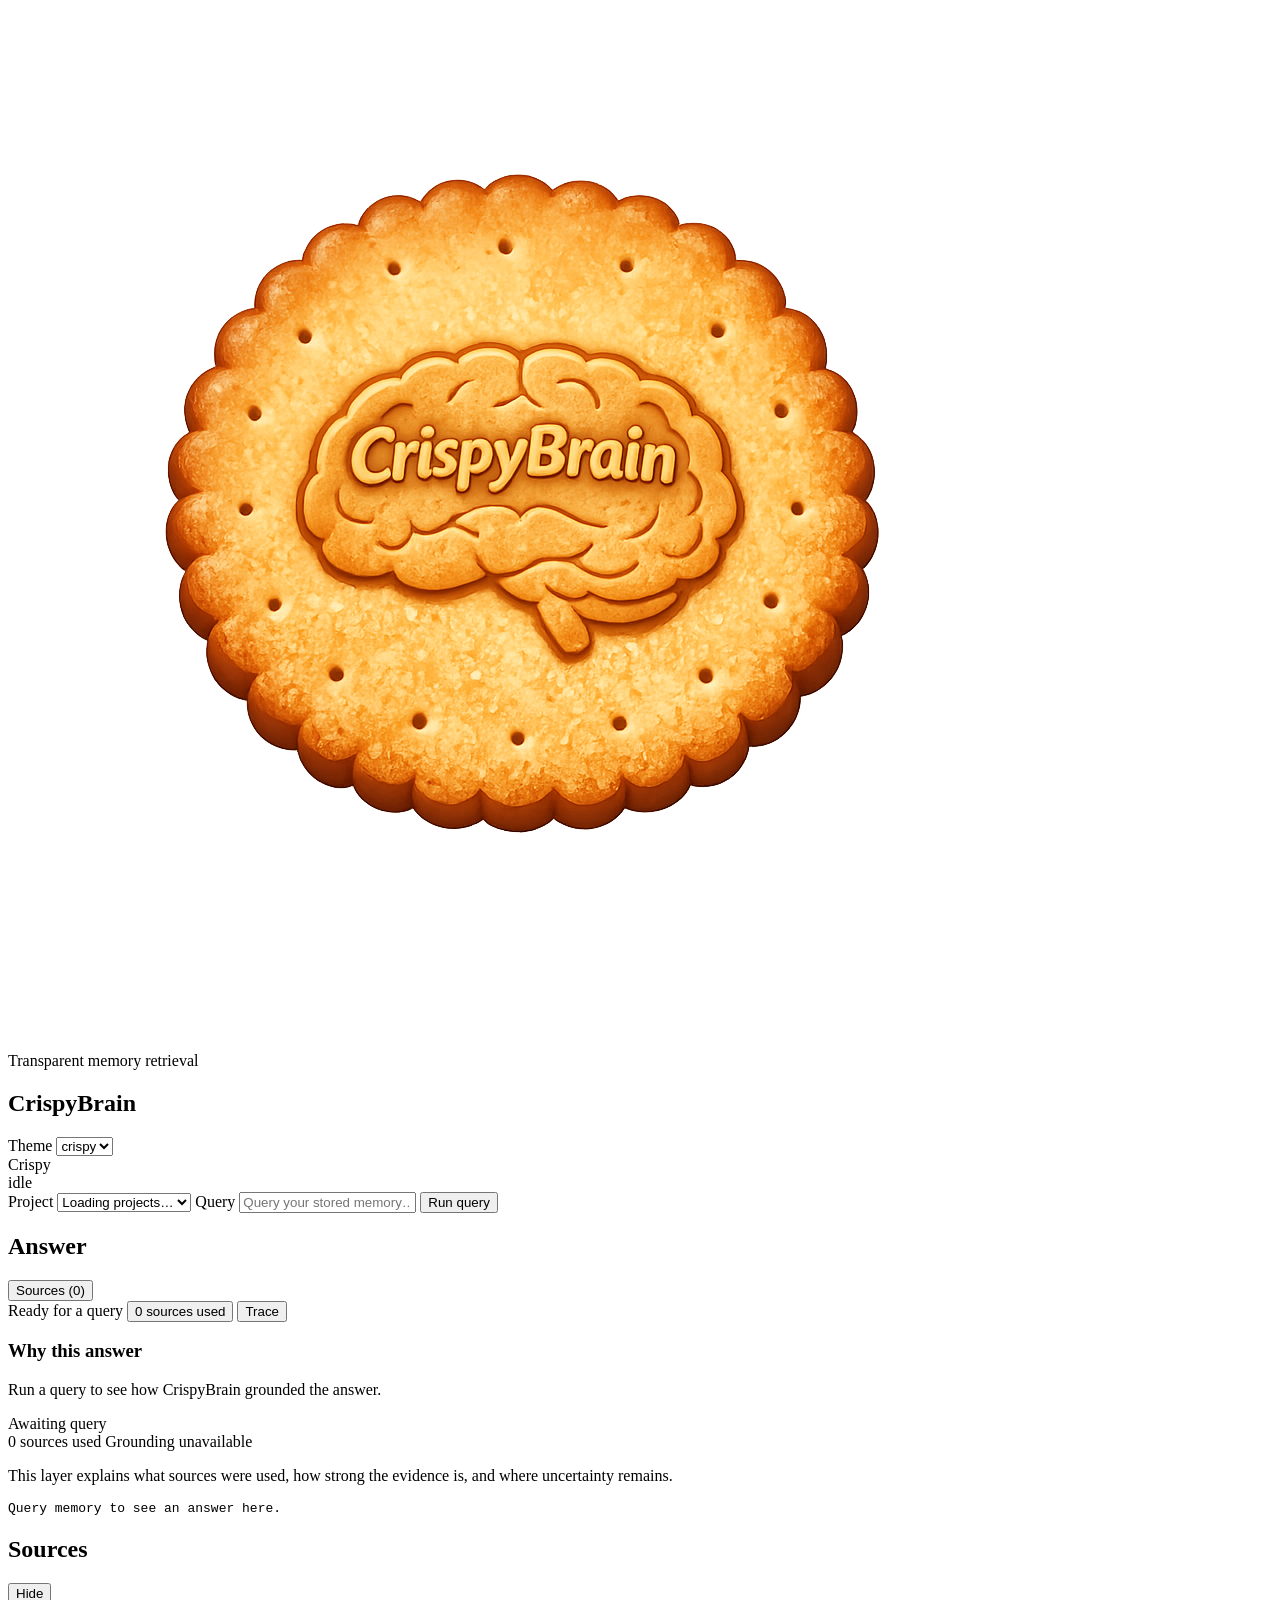
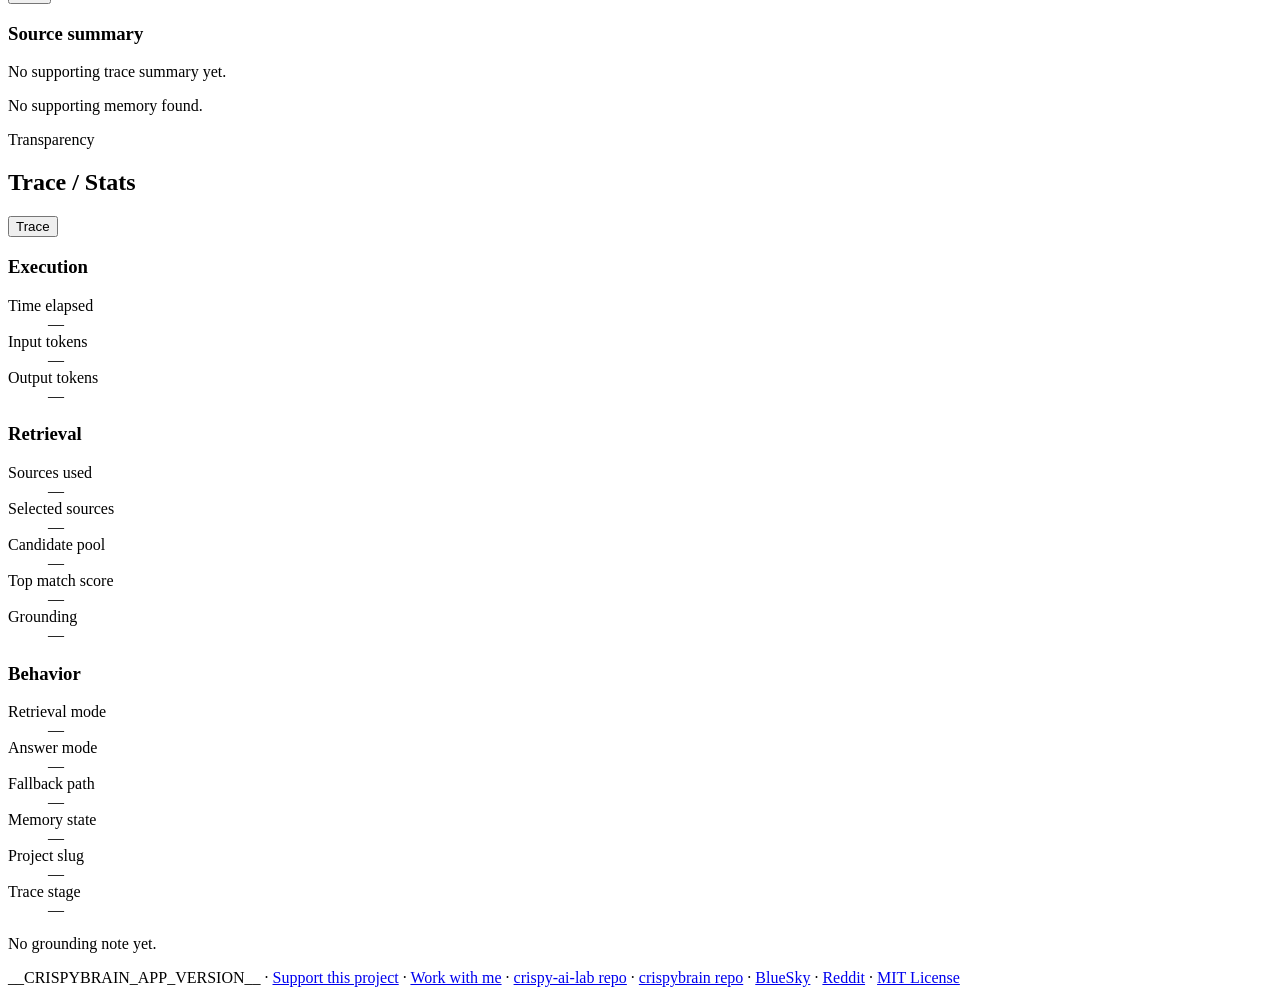
==== demo/index.html @ 2c92f009 "crispybrain: fix stale project entries after deletion" ====
<!DOCTYPE html>
<html lang="en">
<head>
  <meta charset="utf-8">
  <meta name="viewport" content="width=device-width, initial-scale=1">
  <title>CrispyBrain</title>
  <script src="/theme.js"></script>
  <link rel="stylesheet" href="/styles.css">
</head>
<body>
  <main class="shell">
    <section class="workspace">
      <header class="top-bar">
        <div class="brand-lockup">
          <img
            class="brand-mark-inline"
            src="/assets/crispybrain-biscuit.png"
            alt="CrispyBrain biscuit"
          >
          <div class="brand-copy">
            <p class="eyebrow">Transparent memory retrieval</p>
            <h1>CrispyBrain</h1>
          </div>
        </div>

        <div class="top-controls">
          <label class="theme-control" for="theme-select">
            <span>Theme</span>
            <select id="theme-select" aria-label="Choose theme">
              <option value="light">light</option>
              <option value="dark">dark</option>
              <option value="crispy" selected>crispy</option>
            </select>
          </label>

          <div class="status-stack">
            <div class="theme-badge" id="theme-badge">Crispy</div>
            <div class="status-pill" id="status-pill" aria-live="polite">idle</div>
          </div>
        </div>
      </header>

      <form id="memory-form" class="query-card">
        <label class="query-field query-field-compact" for="project-slug">
          <span>Project</span>
          <select id="project-slug" name="project_slug" aria-label="Choose project">
            <option value="" selected>Loading projects…</option>
          </select>
        </label>
        <input id="session-id" name="session_id" type="hidden" value="">

        <label class="query-field" for="question">
          <span>Query</span>
          <input
            id="question"
            name="question"
            type="text"
            placeholder="Query your stored memory…"
            autocomplete="off"
            required
          >
        </label>

        <button id="submit-button" type="submit">Run query</button>
      </form>

      <section class="results-layout sources-open" id="results-layout">
        <article class="panel answer-panel">
          <div class="panel-header">
            <h2>Answer</h2>
            <button
              id="sources-toggle"
              class="panel-toggle"
              type="button"
              aria-expanded="true"
              data-toggle-sources
            >
              Sources (0)
            </button>
          </div>

          <div class="answer-meta">
            <span id="answer-state" class="subtle">Ready for a query</span>
            <button
              id="sources-badge"
              class="usage-badge"
              type="button"
              aria-expanded="true"
              data-toggle-sources
            >
              0 sources used
            </button>
            <button
              id="trace-shortcut"
              class="usage-badge"
              type="button"
              aria-expanded="true"
              data-toggle-trace
            >
              Trace
            </button>
          </div>

          <section class="explanation-shell" aria-live="polite">
            <div class="explanation-topline">
              <div class="explanation-copy">
                <h3>Why this answer</h3>
                <p id="explanation-summary" class="explanation-summary">
                  Run a query to see how CrispyBrain grounded the answer.
                </p>
              </div>
              <span id="confidence-indicator" class="confidence-pill is-idle">Awaiting query</span>
            </div>

            <div class="explanation-facts">
              <span id="explanation-source-count" class="explanation-chip">0 sources used</span>
              <span id="explanation-grounding-status" class="explanation-chip">Grounding unavailable</span>
            </div>

            <p id="explanation-detail" class="explanation-detail">
              This layer explains what sources were used, how strong the evidence is, and where uncertainty remains.
            </p>
            <p id="explanation-uncertainty" class="explanation-uncertainty" hidden></p>
          </section>

          <pre id="answer-output" class="answer-output">Query memory to see an answer here.</pre>
        </article>

        <aside class="panel sources-panel" id="sources-panel" aria-hidden="false">
          <div class="panel-header">
            <h2>Sources</h2>
            <button
              id="sources-close"
              class="panel-toggle"
              type="button"
              aria-expanded="true"
              data-toggle-sources
            >
              Hide
            </button>
          </div>

          <section class="source-summary-shell">
            <h3>Source summary</h3>
            <div id="source-summary" class="source-summary">
              <p class="empty-state">No supporting trace summary yet.</p>
            </div>
          </section>

          <div id="sources-output" class="sources-output">
            <p class="empty-state">No supporting memory found.</p>
          </div>
        </aside>
      </section>

      <section class="trace-shell">
        <div class="trace-header">
          <div>
            <p class="eyebrow">Transparency</p>
            <h2>Trace / Stats</h2>
          </div>
          <button
            id="trace-toggle"
            class="panel-toggle"
            type="button"
            aria-expanded="true"
            data-toggle-trace
          >
            Trace
          </button>
        </div>

        <div class="panel trace-drawer trace-open" id="trace-drawer" aria-hidden="false">
          <div class="trace-grid">
            <section class="trace-section">
              <h3>Execution</h3>
              <dl class="trace-list">
                <div class="trace-row">
                  <dt>Time elapsed</dt>
                  <dd id="trace-elapsed">—</dd>
                </div>
                <div class="trace-row">
                  <dt>Input tokens</dt>
                  <dd id="trace-input-tokens">—</dd>
                </div>
                <div class="trace-row">
                  <dt>Output tokens</dt>
                  <dd id="trace-output-tokens">—</dd>
                </div>
              </dl>
            </section>

            <section class="trace-section">
              <h3>Retrieval</h3>
              <dl class="trace-list">
                <div class="trace-row">
                  <dt>Sources used</dt>
                  <dd id="trace-source-count">—</dd>
                </div>
                <div class="trace-row">
                  <dt>Selected sources</dt>
                  <dd id="trace-selected-count">—</dd>
                </div>
                <div class="trace-row">
                  <dt>Candidate pool</dt>
                  <dd id="trace-candidate-count">—</dd>
                </div>
                <div class="trace-row">
                  <dt>Top match score</dt>
                  <dd id="trace-top-score">—</dd>
                </div>
                <div class="trace-row">
                  <dt>Grounding</dt>
                  <dd id="trace-grounding">—</dd>
                </div>
              </dl>
            </section>

            <section class="trace-section">
              <h3>Behavior</h3>
              <dl class="trace-list">
                <div class="trace-row">
                  <dt>Retrieval mode</dt>
                  <dd id="trace-mode">—</dd>
                </div>
                <div class="trace-row">
                  <dt>Answer mode</dt>
                  <dd id="trace-answer-mode">—</dd>
                </div>
                <div class="trace-row">
                  <dt>Fallback path</dt>
                  <dd id="trace-fallback">—</dd>
                </div>
                <div class="trace-row">
                  <dt>Memory state</dt>
                  <dd id="trace-memory-state">—</dd>
                </div>
                <div class="trace-row">
                  <dt>Project slug</dt>
                  <dd id="trace-project-slug">—</dd>
                </div>
                <div class="trace-row">
                  <dt>Trace stage</dt>
                  <dd id="trace-stage">—</dd>
                </div>
              </dl>
            </section>
          </div>
          <p id="trace-note" class="trace-note">No grounding note yet.</p>
        </div>
      </section>

      <footer class="demo-footer">
        <p>
          <span class="footer-version">__CRISPYBRAIN_APP_VERSION__</span>
          <span aria-hidden="true">·</span>
          <a href="https://paypal.me/crispybrain" target="_blank" rel="noopener noreferrer">Support this project</a>
          <span aria-hidden="true">·</span>
          <a href="https://www.linkedin.com/in/berrysizemore/" target="_blank" rel="noopener noreferrer">Work with me</a>
          <span aria-hidden="true">·</span>
          <a href="https://github.com/Crispy-Biscuits-AI/crispy-ai-lab" target="_blank" rel="noopener noreferrer">crispy-ai-lab repo</a>
          <span aria-hidden="true">·</span>
          <a href="https://github.com/Crispy-Biscuits-AI/crispybrain" target="_blank" rel="noopener noreferrer">crispybrain repo</a>
          <span aria-hidden="true">·</span>
          <a href="https://bsky.app/profile/crispybiscuitsai.bsky.social" target="_blank" rel="noopener noreferrer">BlueSky</a>
          <span aria-hidden="true">·</span>
          <a href="https://www.reddit.com/user/CrispyBiscuitsAI/" target="_blank" rel="noopener noreferrer">Reddit</a>
          <span aria-hidden="true">·</span>
          <a href="https://github.com/Crispy-Biscuits-AI/crispybrain/blob/main/LICENSE" target="_blank" rel="noopener noreferrer">MIT License</a>
        </p>
      </footer>
    </section>
  </main>

  <script src="/app.js"></script>
</body>
</html>
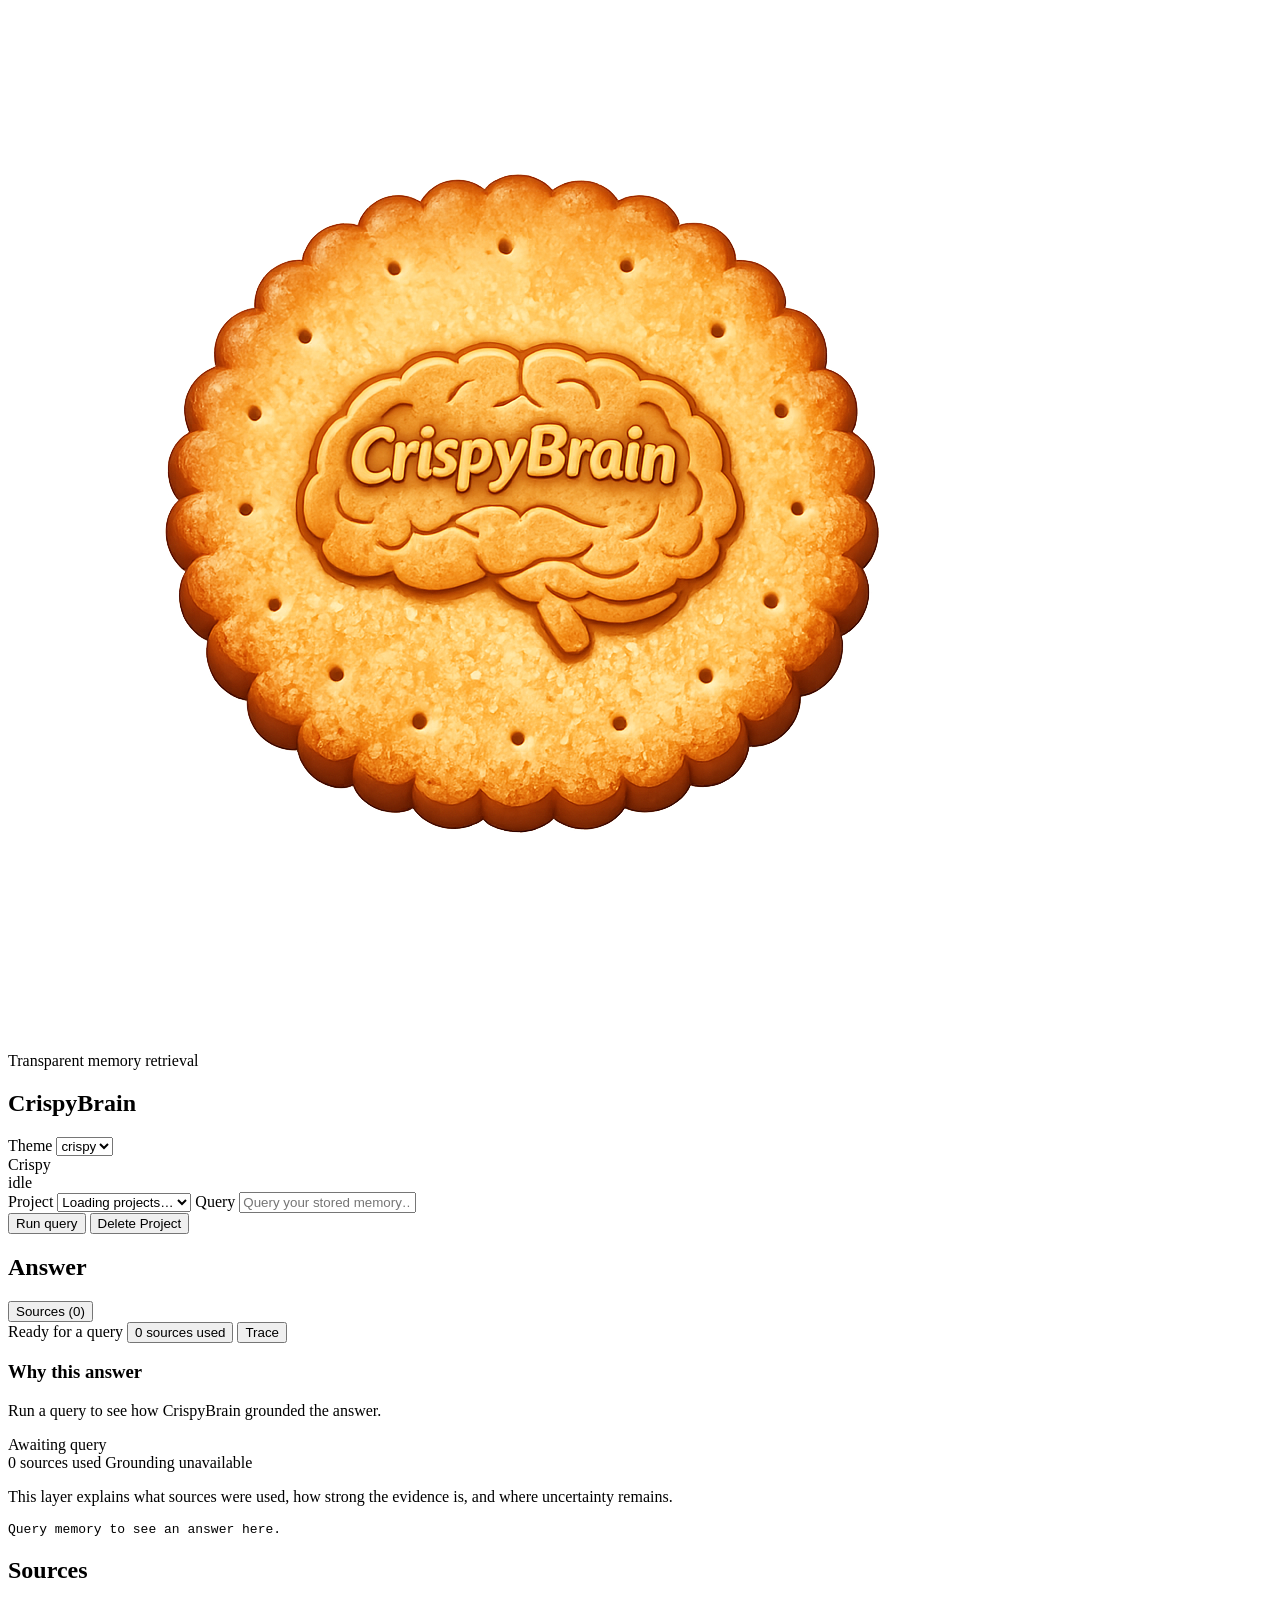
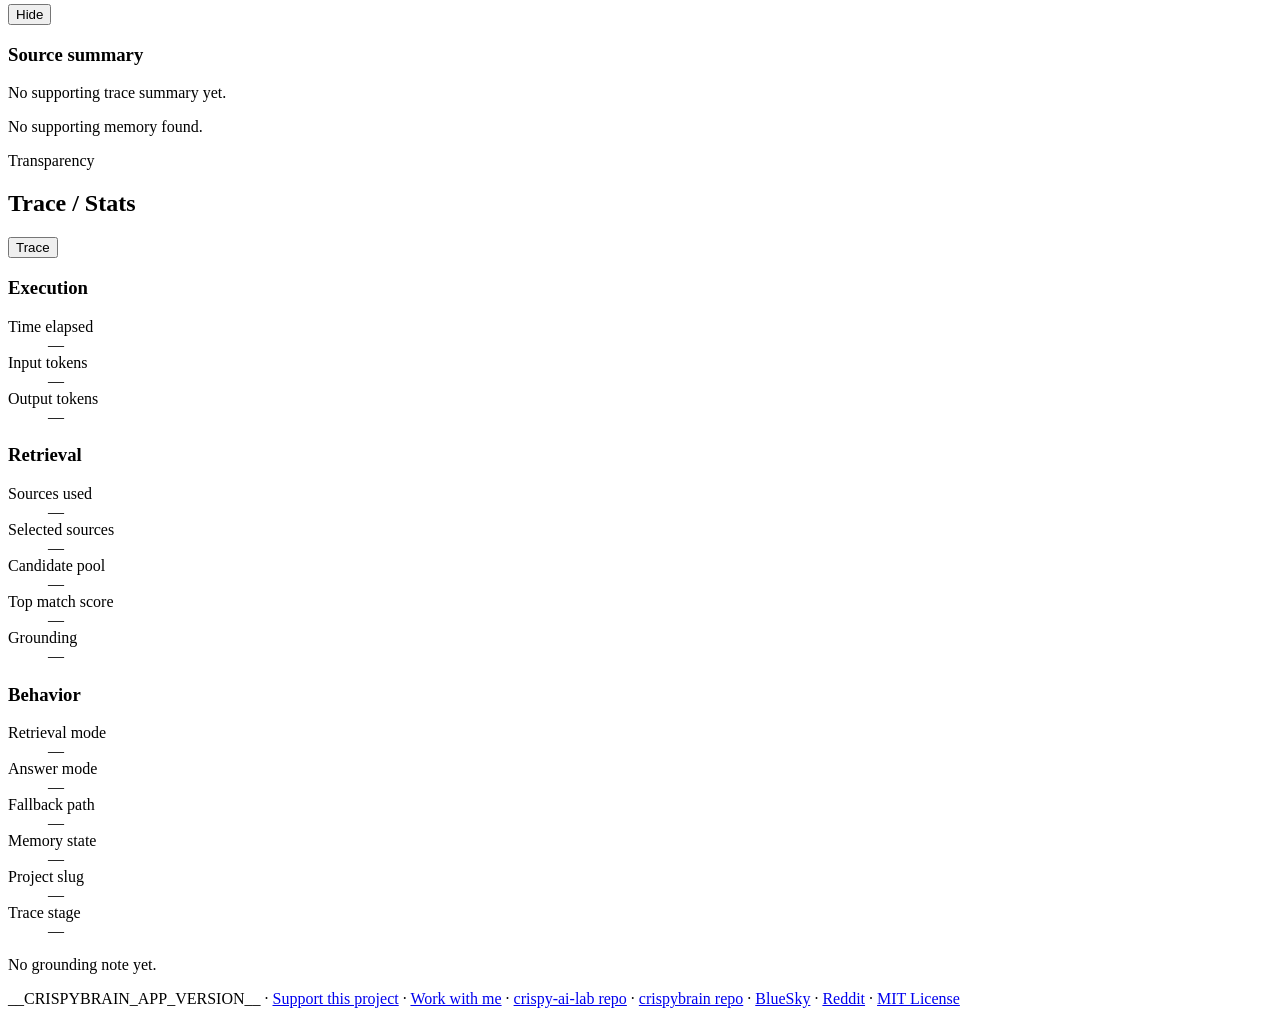
==== commit 5878675e: "crispybrain: implement project API and deletion with dynamic selector" ====
--- a/demo/index.html
+++ b/demo/index.html
@@ -61,7 +61,10 @@
           >
         </label>
 
-        <button id="submit-button" type="submit">Run query</button>
+        <div class="query-actions">
+          <button id="submit-button" type="submit">Run query</button>
+          <button id="delete-project-button" type="button">Delete Project</button>
+        </div>
       </form>
 
       <section class="results-layout sources-open" id="results-layout">
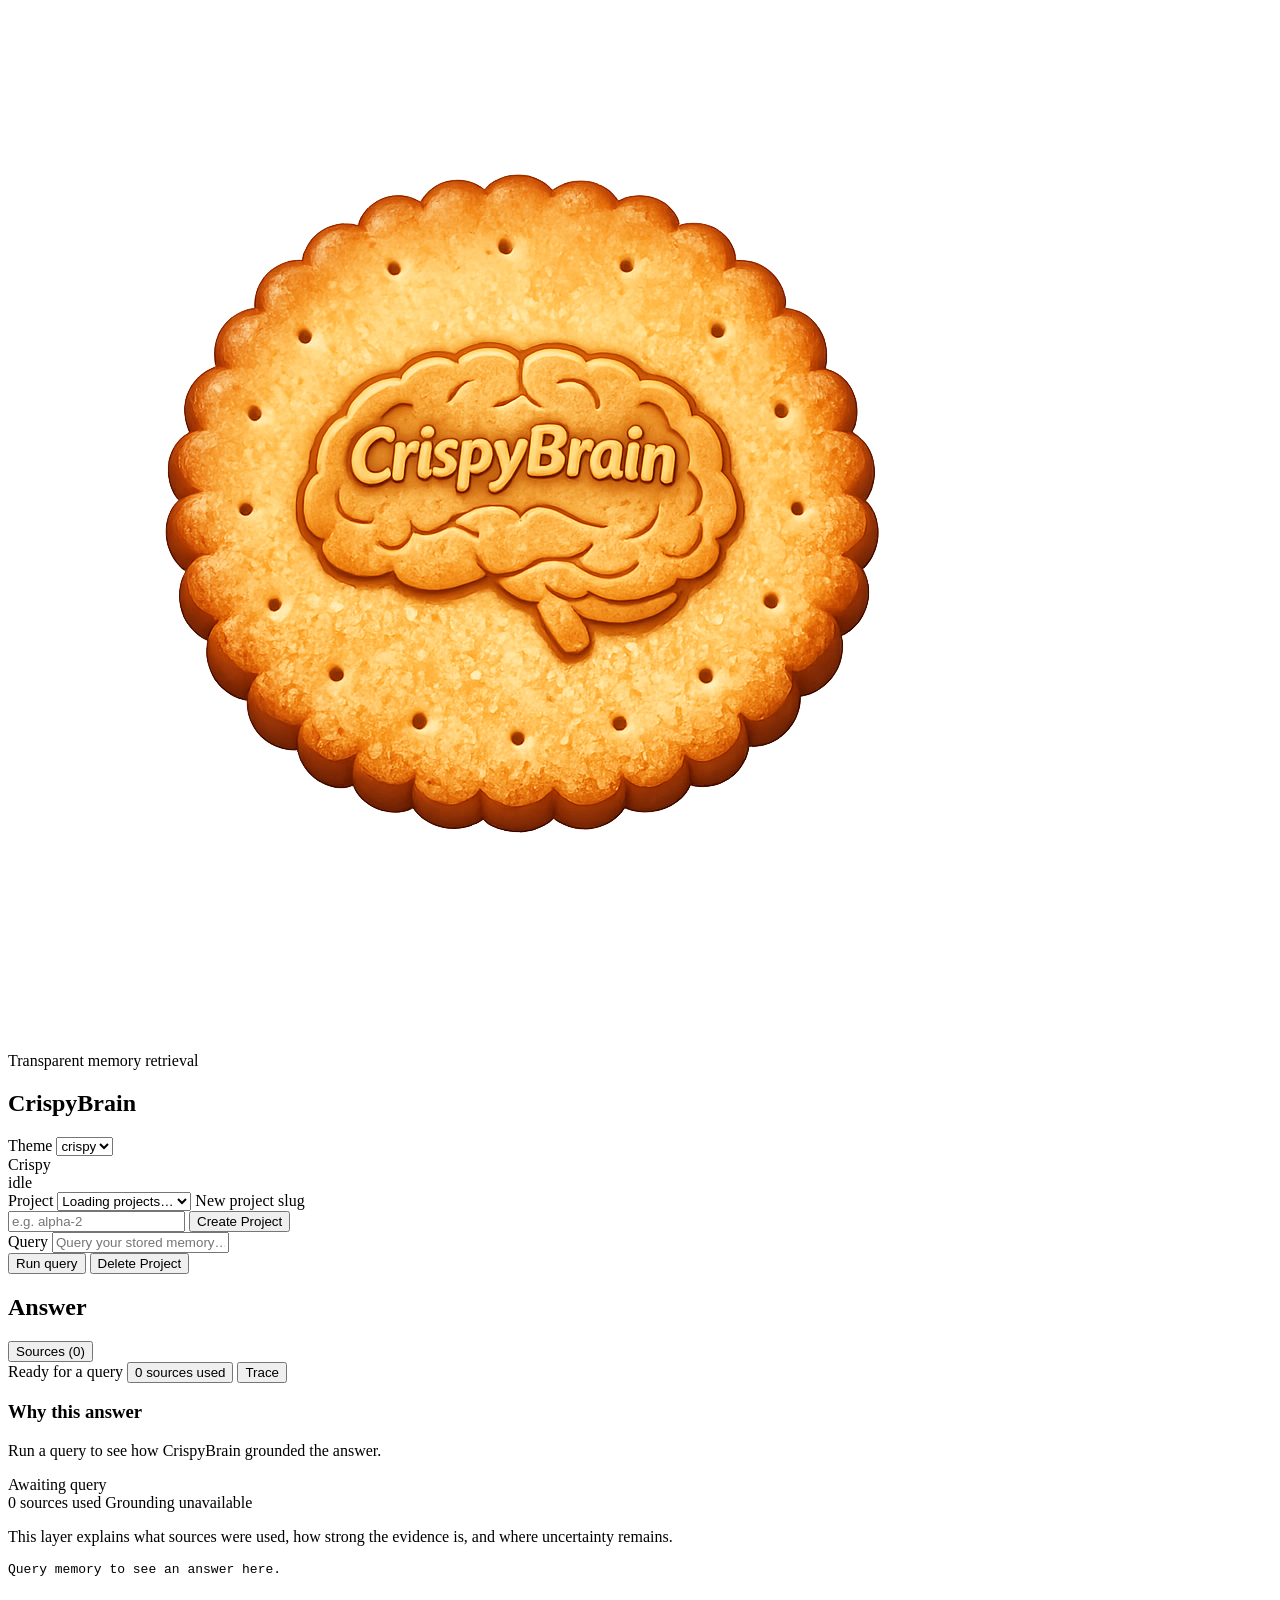
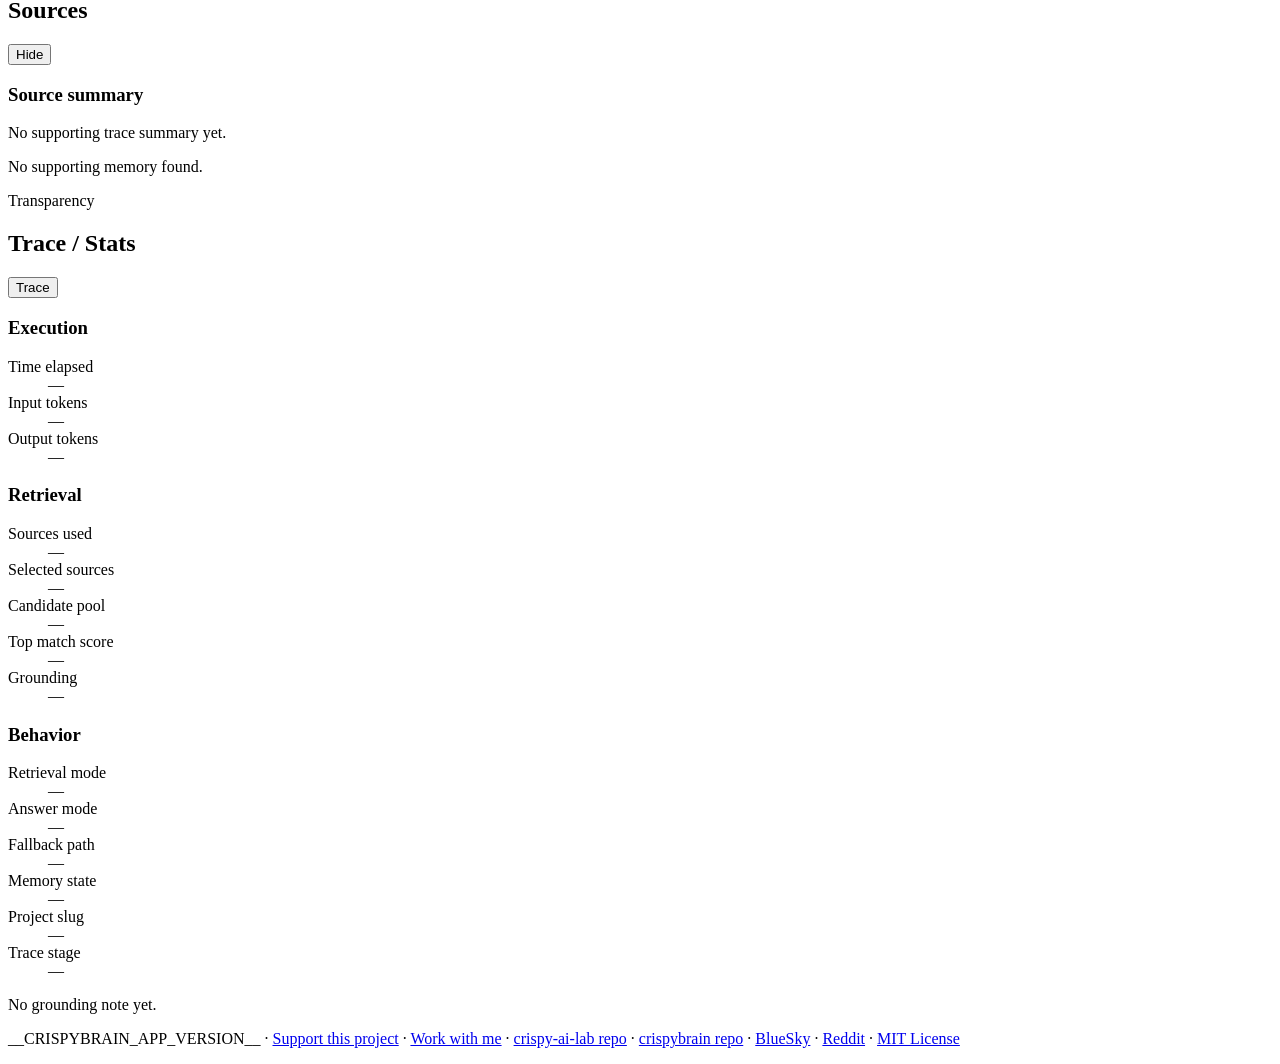
==== commit 7b7bca9d: "crispybrain: add project creation and validation flow" ====
--- a/demo/index.html
+++ b/demo/index.html
@@ -41,12 +41,30 @@
       </header>
 
       <form id="memory-form" class="query-card">
-        <label class="query-field query-field-compact" for="project-slug">
-          <span>Project</span>
-          <select id="project-slug" name="project_slug" aria-label="Choose project">
-            <option value="" selected>Loading projects…</option>
-          </select>
-        </label>
+        <div class="project-controls">
+          <label class="query-field query-field-compact" for="project-slug">
+            <span>Project</span>
+            <select id="project-slug" name="project_slug" aria-label="Choose project">
+              <option value="" selected>Loading projects…</option>
+            </select>
+          </label>
+
+          <label class="query-field query-field-compact" for="create-project-slug">
+            <span>New project slug</span>
+            <div class="project-create-row">
+              <input
+                id="create-project-slug"
+                name="create_project_slug"
+                type="text"
+                placeholder="e.g. alpha-2"
+                autocomplete="off"
+              >
+              <button id="create-project-button" type="button">Create Project</button>
+            </div>
+          </label>
+
+          <p id="project-feedback" class="project-feedback subtle" aria-live="polite" hidden></p>
+        </div>
         <input id="session-id" name="session_id" type="hidden" value="">
 
         <label class="query-field" for="question">
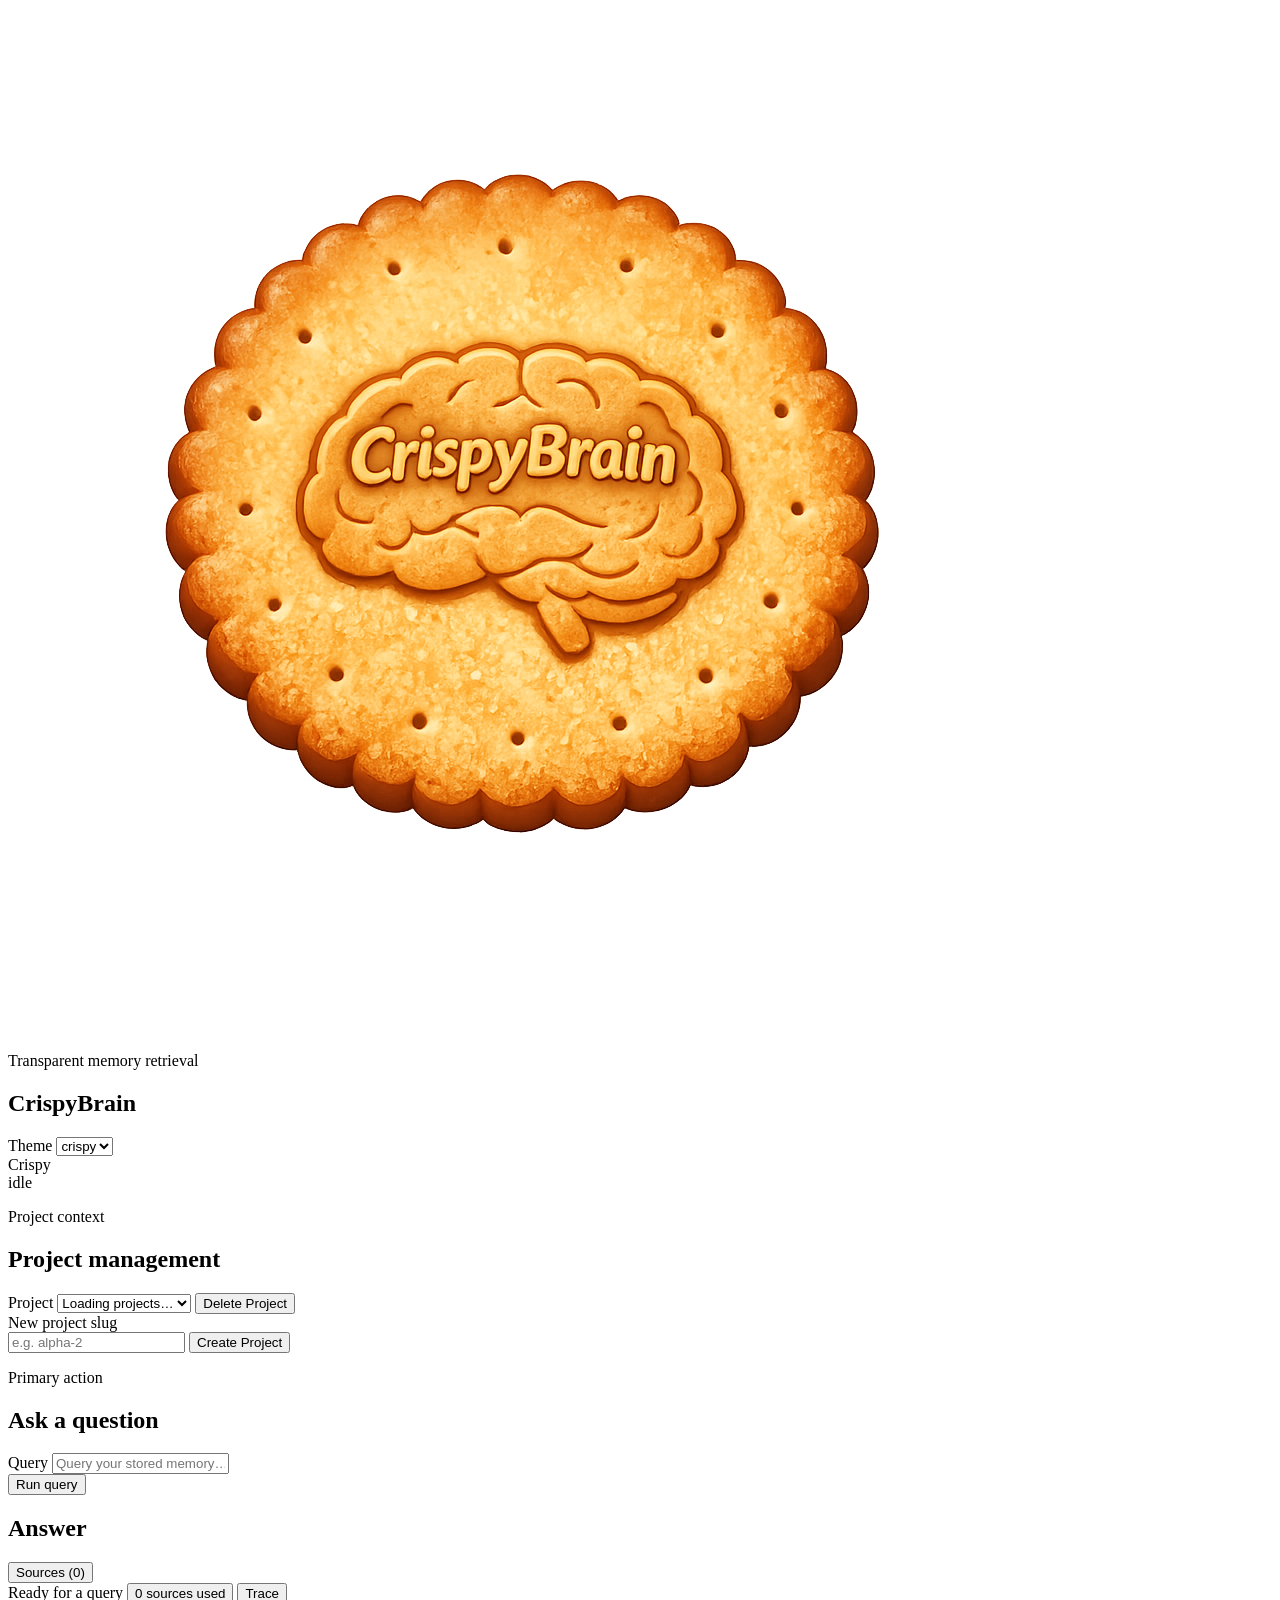
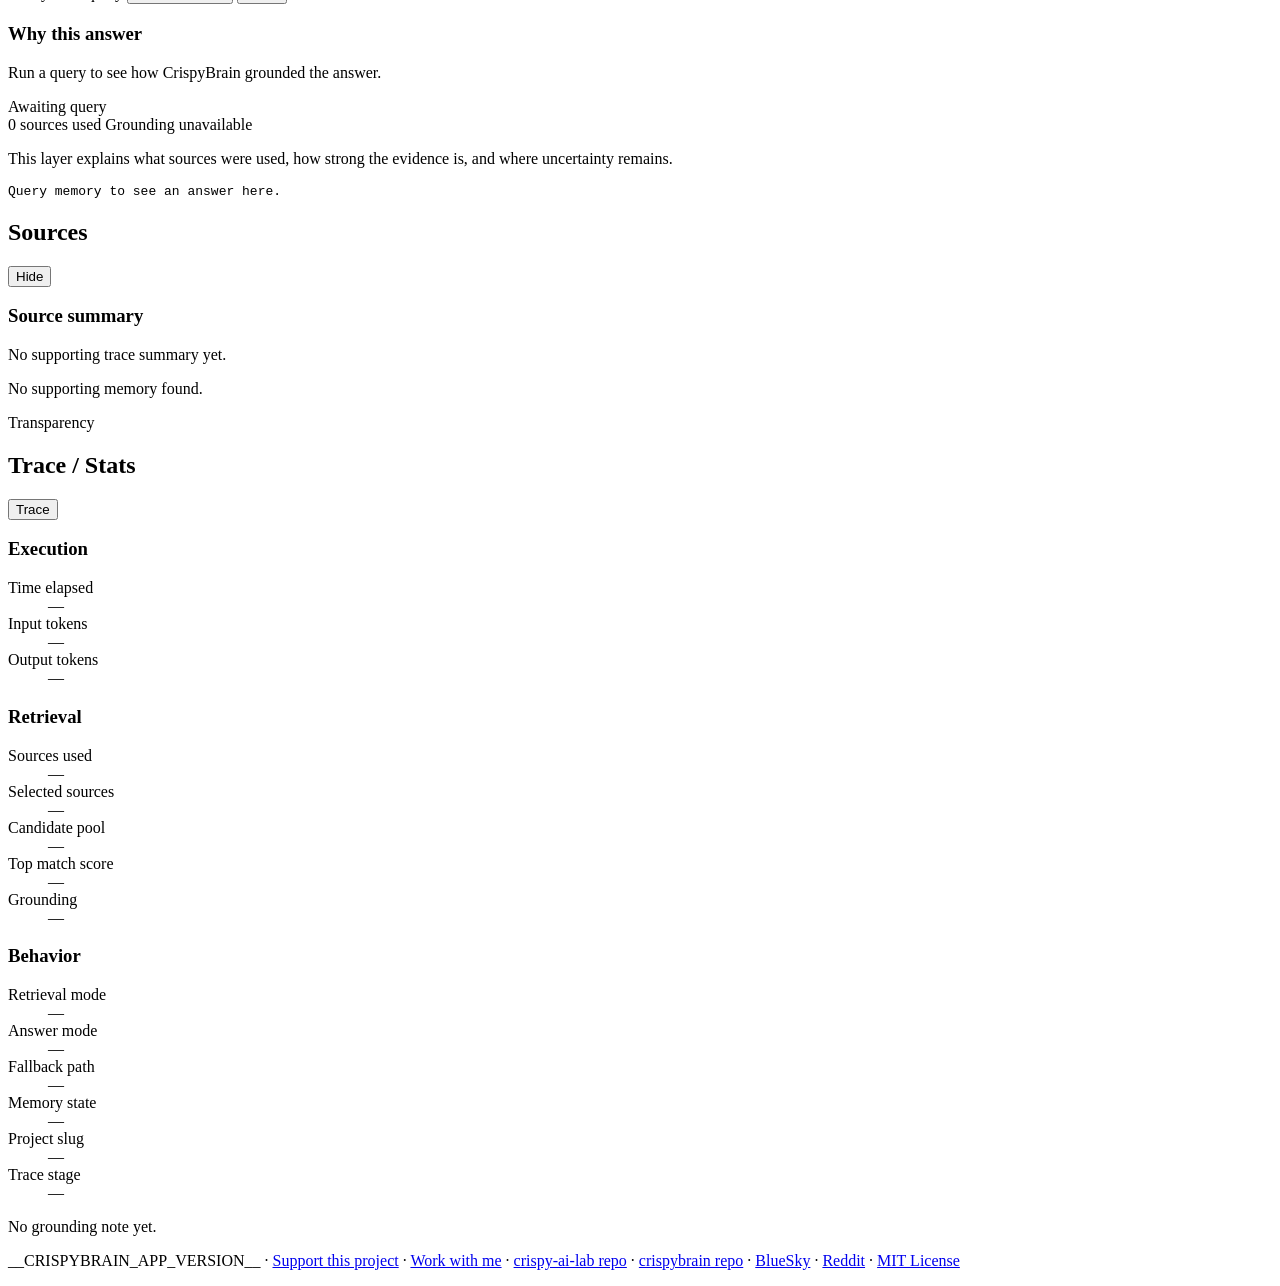
==== commit 57384aa6: "Separate project management from demo queries" ====
--- a/demo/index.html
+++ b/demo/index.html
@@ -40,50 +40,74 @@
         </div>
       </header>
 
-      <form id="memory-form" class="query-card">
-        <div class="project-controls">
-          <label class="query-field query-field-compact" for="project-slug">
-            <span>Project</span>
-            <select id="project-slug" name="project_slug" aria-label="Choose project">
-              <option value="" selected>Loading projects…</option>
-            </select>
-          </label>
-
-          <label class="query-field query-field-compact" for="create-project-slug">
-            <span>New project slug</span>
-            <div class="project-create-row">
+      <div class="control-stack">
+        <section class="panel project-card" aria-labelledby="project-management-title">
+          <div class="card-heading">
+            <div>
+              <p class="eyebrow">Project context</p>
+              <h2 id="project-management-title">Project management</h2>
+            </div>
+          </div>
+
+          <div class="project-controls">
+            <div class="project-selection-row">
+              <label class="query-field query-field-compact" for="project-slug">
+                <span>Project</span>
+                <select id="project-slug" name="project_slug" aria-label="Choose project">
+                  <option value="" selected>Loading projects…</option>
+                </select>
+              </label>
+
+              <button id="delete-project-button" type="button">Delete Project</button>
+            </div>
+
+            <label class="query-field query-field-compact" for="create-project-slug">
+              <span>New project slug</span>
+              <div class="project-create-row">
+                <input
+                  id="create-project-slug"
+                  name="create_project_slug"
+                  type="text"
+                  placeholder="e.g. alpha-2"
+                  autocomplete="off"
+                >
+                <button id="create-project-button" type="button">Create Project</button>
+              </div>
+            </label>
+
+            <p id="project-feedback" class="project-feedback subtle" aria-live="polite" hidden></p>
+          </div>
+        </section>
+
+        <form id="memory-form" class="query-card query-card-primary">
+          <div class="card-heading">
+            <div>
+              <p class="eyebrow">Primary action</p>
+              <h2>Ask a question</h2>
+            </div>
+          </div>
+
+          <input id="session-id" name="session_id" type="hidden" value="">
+
+          <div class="query-input-row">
+            <label class="query-field" for="question">
+              <span>Query</span>
               <input
-                id="create-project-slug"
-                name="create_project_slug"
+                id="question"
+                name="question"
                 type="text"
-                placeholder="e.g. alpha-2"
+                placeholder="Query your stored memory…"
                 autocomplete="off"
+                required
               >
-              <button id="create-project-button" type="button">Create Project</button>
-            </div>
-          </label>
-
-          <p id="project-feedback" class="project-feedback subtle" aria-live="polite" hidden></p>
-        </div>
-        <input id="session-id" name="session_id" type="hidden" value="">
-
-        <label class="query-field" for="question">
-          <span>Query</span>
-          <input
-            id="question"
-            name="question"
-            type="text"
-            placeholder="Query your stored memory…"
-            autocomplete="off"
-            required
-          >
-        </label>
-
-        <div class="query-actions">
-          <button id="submit-button" type="submit">Run query</button>
-          <button id="delete-project-button" type="button">Delete Project</button>
-        </div>
-      </form>
+            </label>
+
+            <div class="query-actions">
+              <button id="submit-button" type="submit">Run query</button>
+            </div>
+          </div>
+        </form>
+      </div>
 
       <section class="results-layout sources-open" id="results-layout">
         <article class="panel answer-panel">
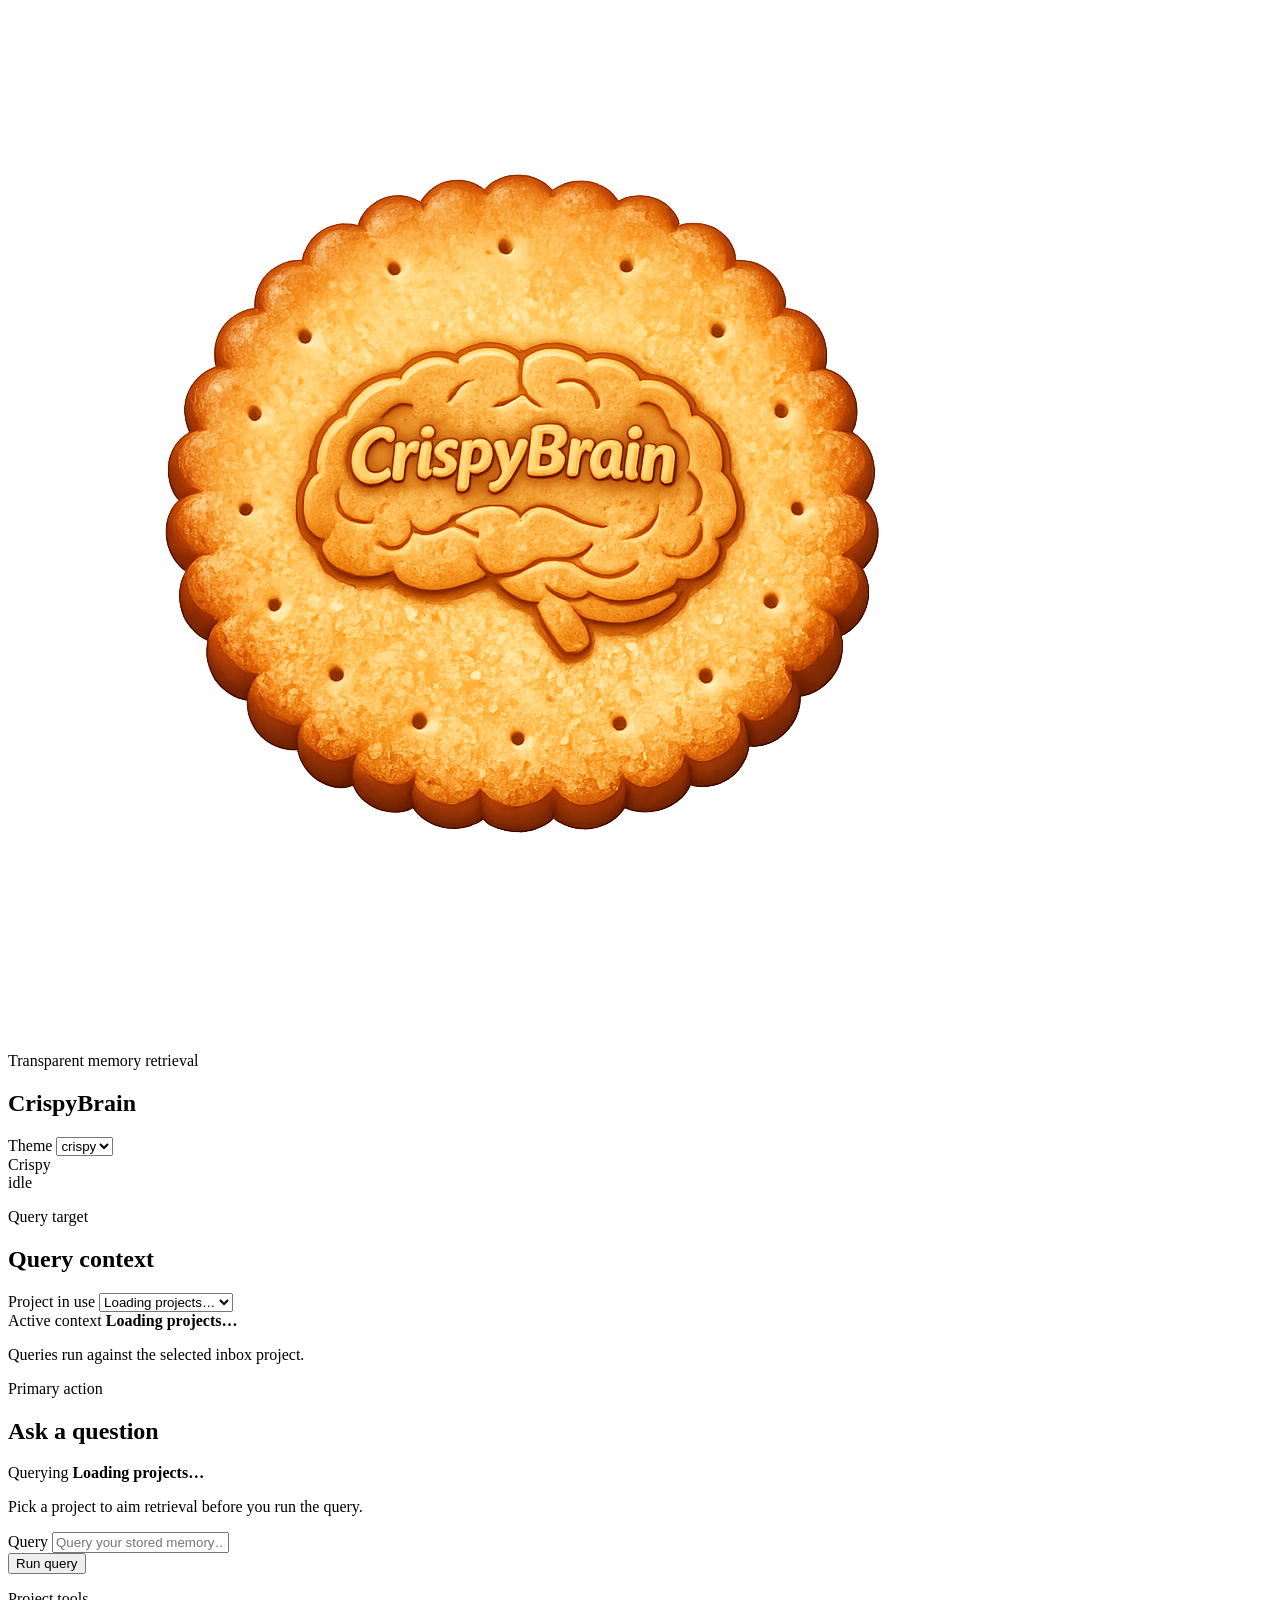
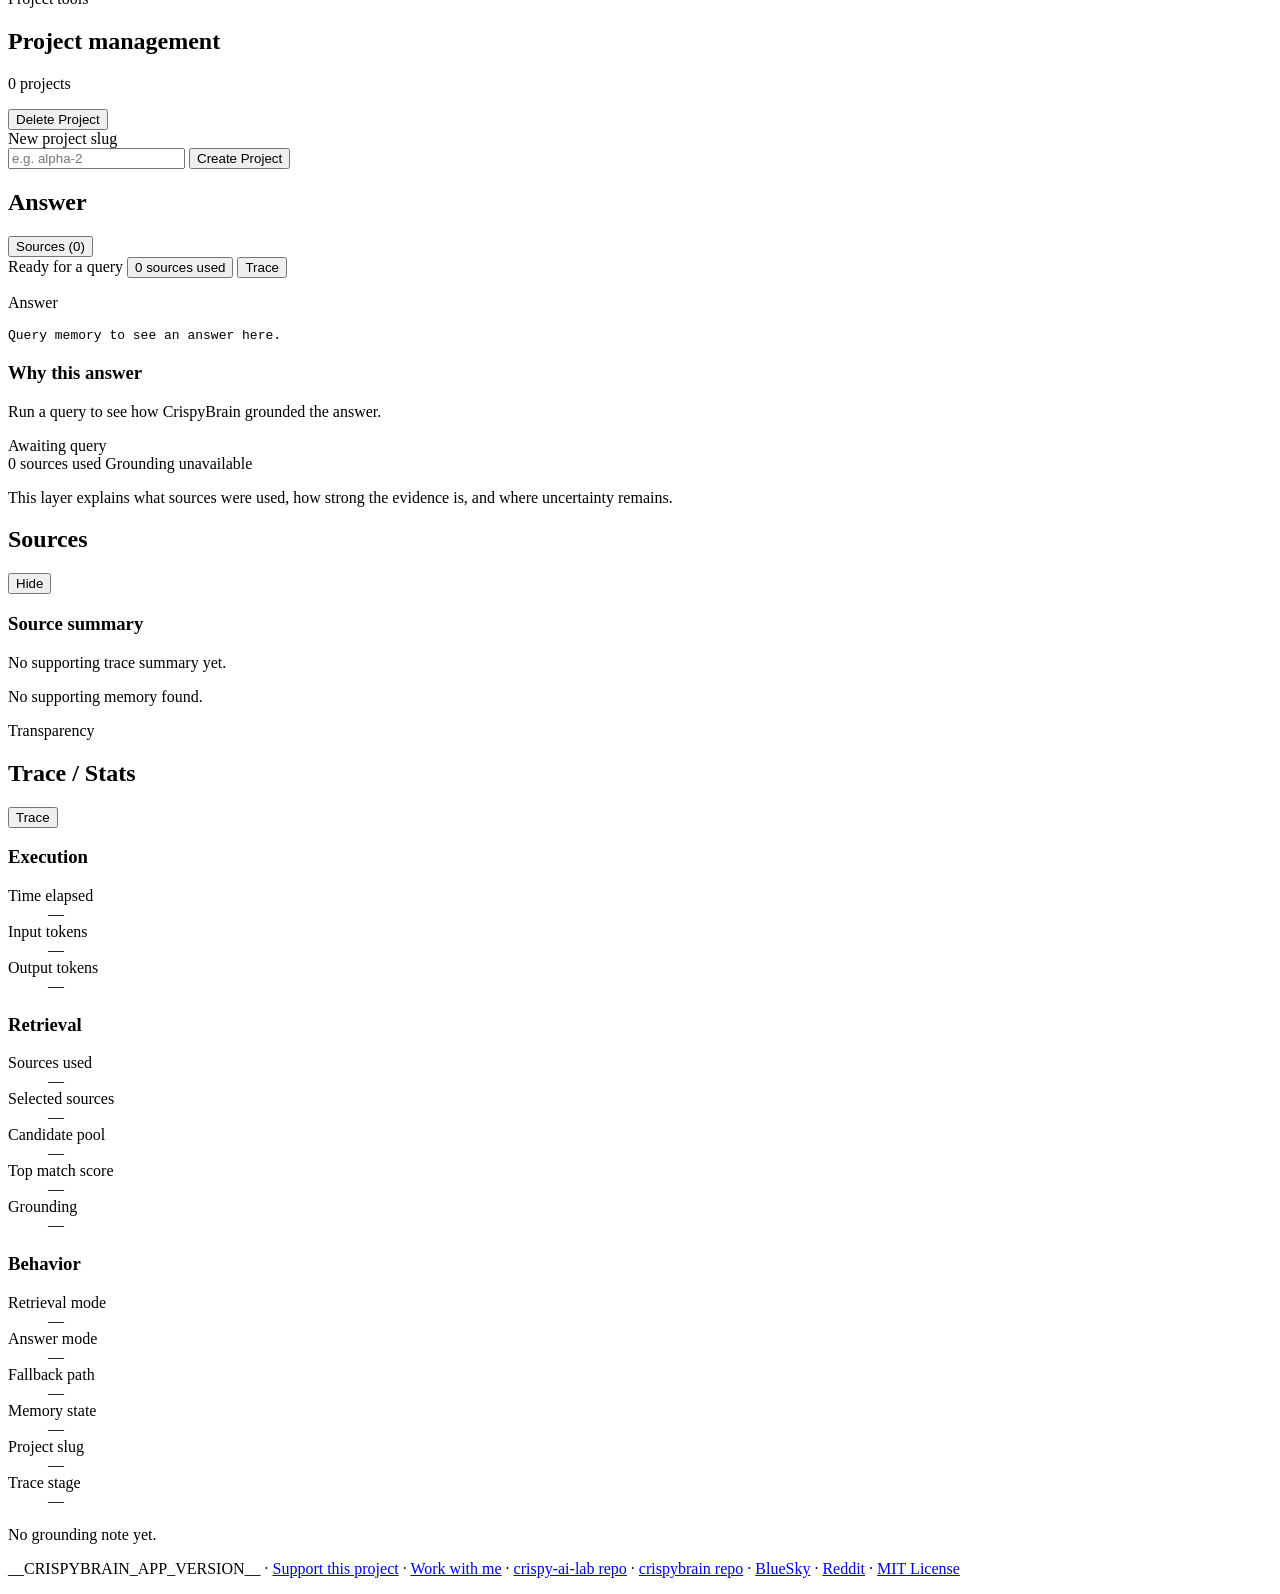
==== commit 1f2a7fa6: "Improve demo UI layout hierarchy" ====
--- a/demo/index.html
+++ b/demo/index.html
@@ -41,23 +41,80 @@
       </header>
 
       <div class="control-stack">
+        <section class="panel context-card" aria-labelledby="query-context-title">
+          <div class="card-heading">
+            <div>
+              <p class="eyebrow">Query target</p>
+              <h2 id="query-context-title">Query context</h2>
+            </div>
+          </div>
+
+          <div class="context-controls">
+            <label class="query-field query-field-compact" for="project-slug">
+              <span>Project in use</span>
+              <select id="project-slug" name="project_slug" aria-label="Choose project">
+                <option value="" selected>Loading projects…</option>
+              </select>
+            </label>
+
+            <div class="context-active-shell">
+              <span class="context-active-label">Active context</span>
+              <strong id="active-project-pill" class="context-active-value">Loading projects…</strong>
+            </div>
+
+            <p class="context-note subtle">Queries run against the selected inbox project.</p>
+          </div>
+        </section>
+
+        <form id="memory-form" class="query-card query-card-primary">
+          <div class="card-heading">
+            <div>
+              <p class="eyebrow">Primary action</p>
+              <h2>Ask a question</h2>
+            </div>
+
+            <div class="query-context-shell" aria-live="polite">
+              <span class="query-context-label">Querying</span>
+              <strong id="query-context-badge" class="query-context-value">Loading projects…</strong>
+            </div>
+          </div>
+
+          <input id="session-id" name="session_id" type="hidden" value="">
+
+          <p id="query-context-note" class="query-context-note subtle">
+            Pick a project to aim retrieval before you run the query.
+          </p>
+
+          <div class="query-input-row">
+            <label class="query-field" for="question">
+              <span>Query</span>
+              <input
+                id="question"
+                name="question"
+                type="text"
+                placeholder="Query your stored memory…"
+                autocomplete="off"
+                required
+              >
+            </label>
+
+            <div class="query-actions">
+              <button id="submit-button" type="submit">Run query</button>
+            </div>
+          </div>
+        </form>
+
         <section class="panel project-card" aria-labelledby="project-management-title">
           <div class="card-heading">
             <div>
-              <p class="eyebrow">Project context</p>
+              <p class="eyebrow">Project tools</p>
               <h2 id="project-management-title">Project management</h2>
             </div>
           </div>
 
           <div class="project-controls">
-            <div class="project-selection-row">
-              <label class="query-field query-field-compact" for="project-slug">
-                <span>Project</span>
-                <select id="project-slug" name="project_slug" aria-label="Choose project">
-                  <option value="" selected>Loading projects…</option>
-                </select>
-              </label>
-
+            <div class="project-toolbar">
+              <p id="project-count" class="project-count subtle">0 projects</p>
               <button id="delete-project-button" type="button">Delete Project</button>
             </div>
 
@@ -78,35 +135,6 @@
             <p id="project-feedback" class="project-feedback subtle" aria-live="polite" hidden></p>
           </div>
         </section>
-
-        <form id="memory-form" class="query-card query-card-primary">
-          <div class="card-heading">
-            <div>
-              <p class="eyebrow">Primary action</p>
-              <h2>Ask a question</h2>
-            </div>
-          </div>
-
-          <input id="session-id" name="session_id" type="hidden" value="">
-
-          <div class="query-input-row">
-            <label class="query-field" for="question">
-              <span>Query</span>
-              <input
-                id="question"
-                name="question"
-                type="text"
-                placeholder="Query your stored memory…"
-                autocomplete="off"
-                required
-              >
-            </label>
-
-            <div class="query-actions">
-              <button id="submit-button" type="submit">Run query</button>
-            </div>
-          </div>
-        </form>
       </div>
 
       <section class="results-layout sources-open" id="results-layout">
@@ -146,7 +174,12 @@
             </button>
           </div>
 
-          <section class="explanation-shell" aria-live="polite">
+          <section class="answer-body-shell" aria-live="polite">
+            <p class="answer-body-label">Answer</p>
+            <pre id="answer-output" class="answer-output">Query memory to see an answer here.</pre>
+          </section>
+
+          <section class="explanation-shell">
             <div class="explanation-topline">
               <div class="explanation-copy">
                 <h3>Why this answer</h3>
@@ -167,8 +200,6 @@
             </p>
             <p id="explanation-uncertainty" class="explanation-uncertainty" hidden></p>
           </section>
-
-          <pre id="answer-output" class="answer-output">Query memory to see an answer here.</pre>
         </article>
 
         <aside class="panel sources-panel" id="sources-panel" aria-hidden="false">
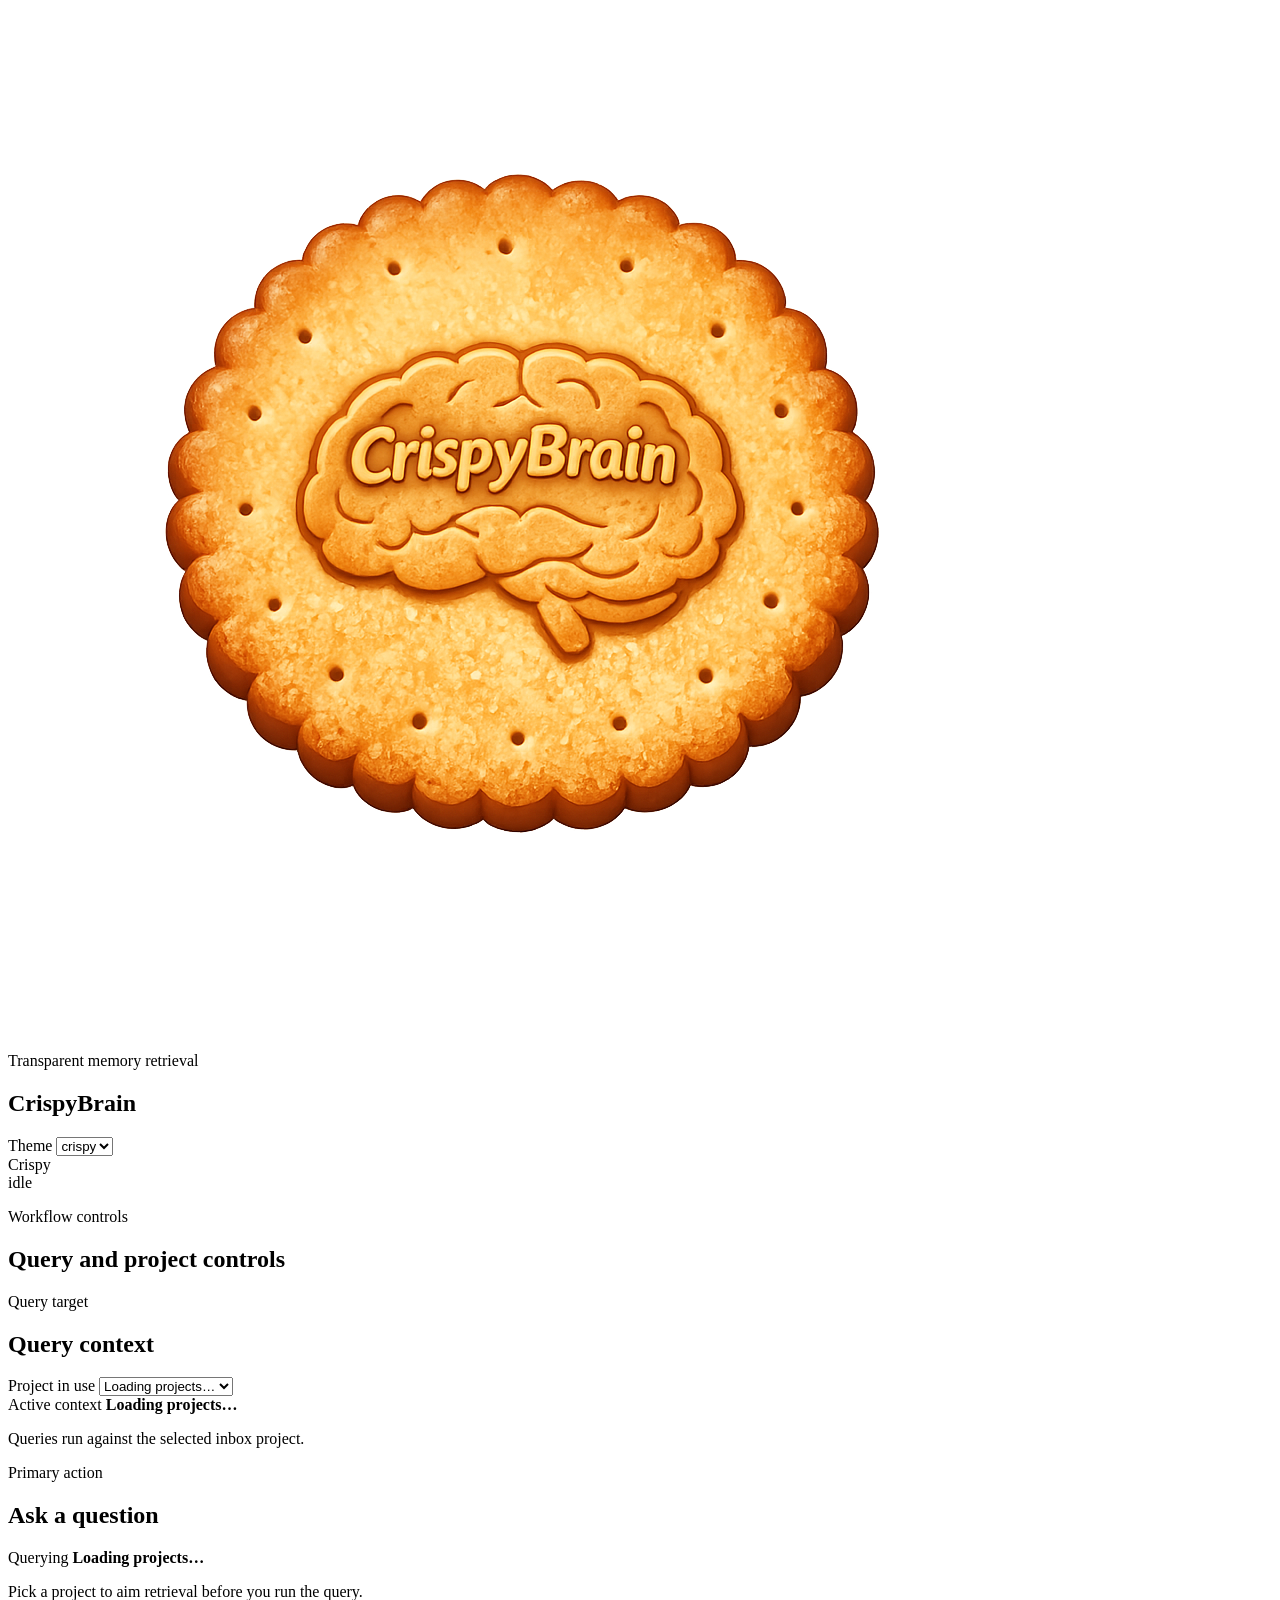
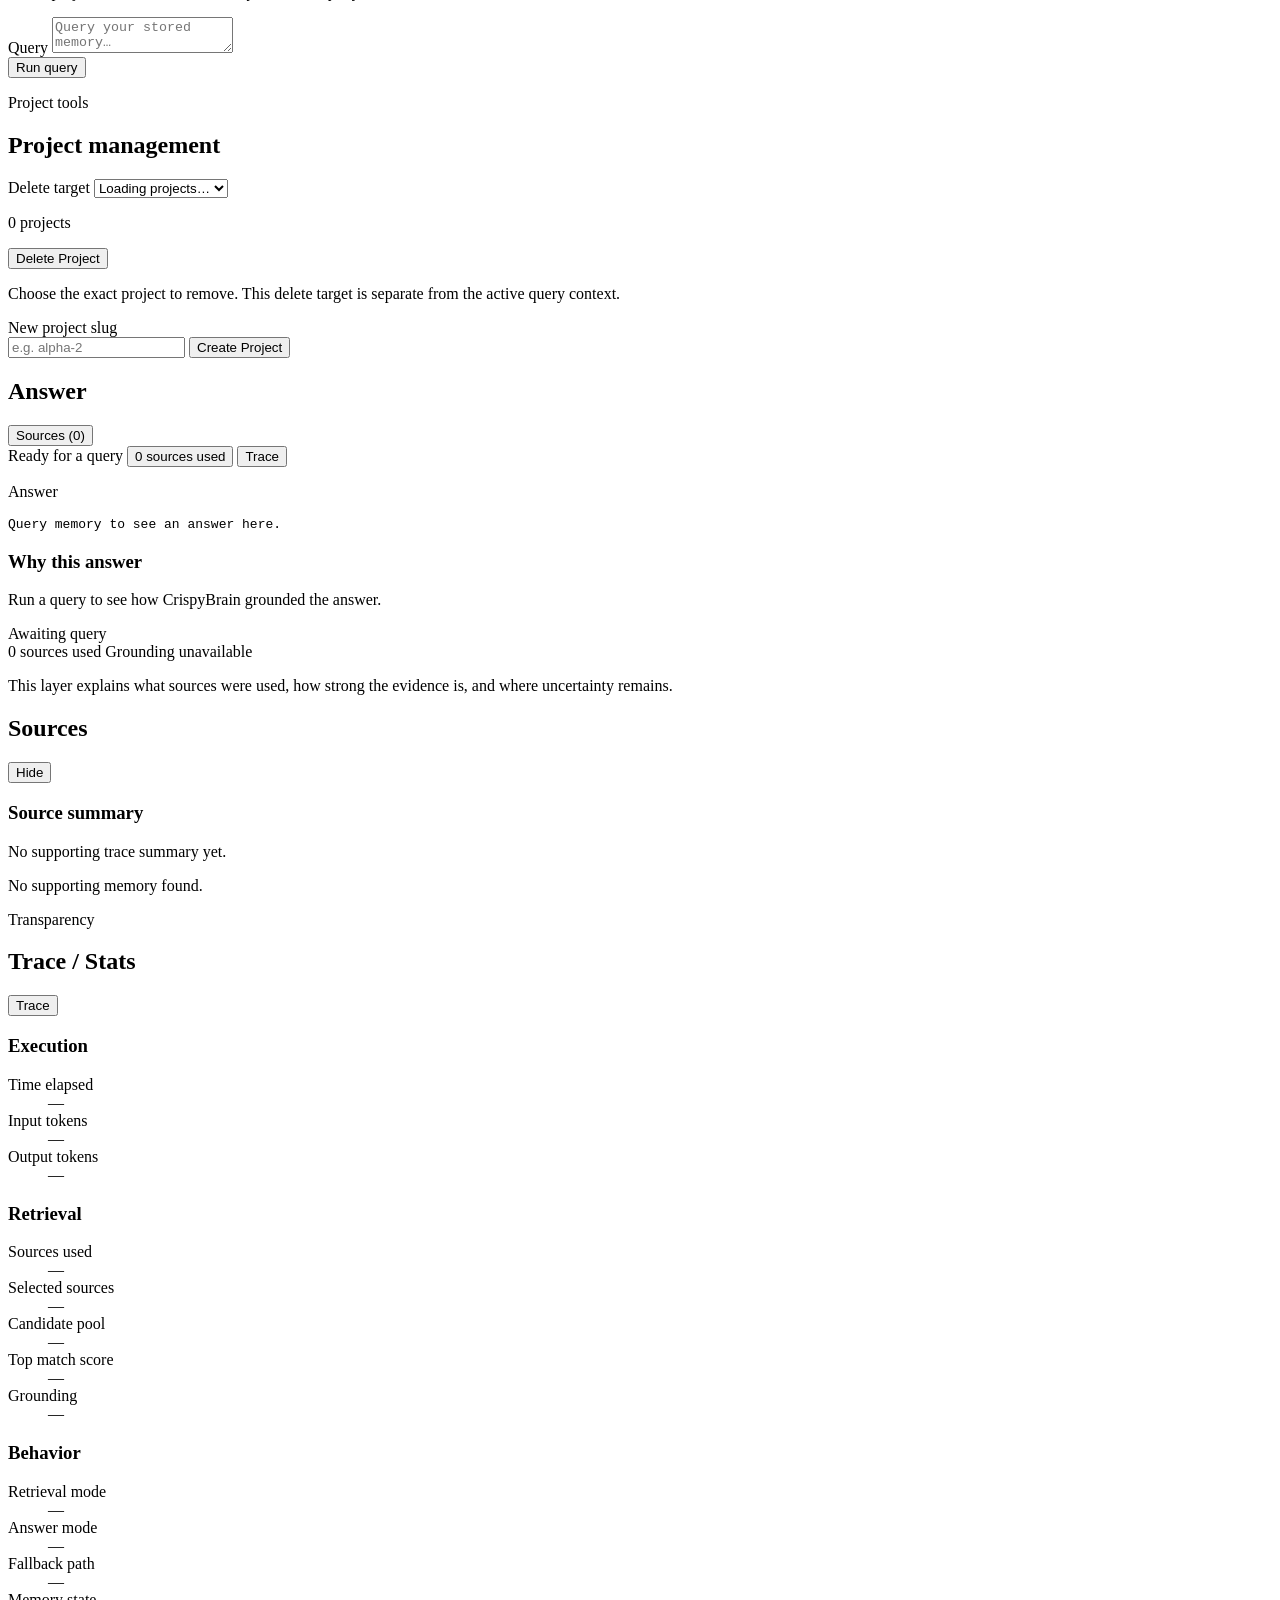
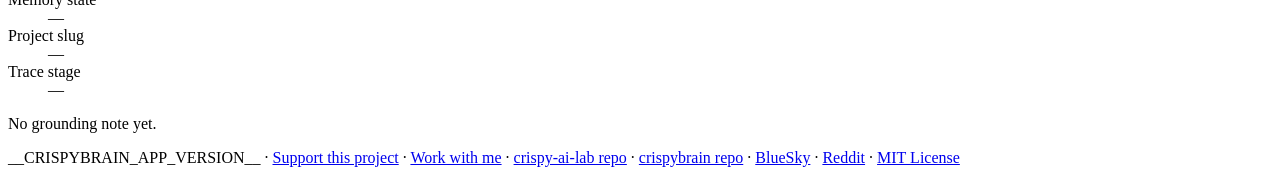
==== commit a5a98779: "Refine demo control pane layout" ====
--- a/demo/index.html
+++ b/demo/index.html
@@ -40,102 +40,121 @@
         </div>
       </header>
 
-      <div class="control-stack">
-        <section class="panel context-card" aria-labelledby="query-context-title">
-          <div class="card-heading">
-            <div>
-              <p class="eyebrow">Query target</p>
-              <h2 id="query-context-title">Query context</h2>
-            </div>
-          </div>
-
-          <div class="context-controls">
-            <label class="query-field query-field-compact" for="project-slug">
-              <span>Project in use</span>
-              <select id="project-slug" name="project_slug" aria-label="Choose project">
-                <option value="" selected>Loading projects…</option>
-              </select>
-            </label>
-
-            <div class="context-active-shell">
-              <span class="context-active-label">Active context</span>
-              <strong id="active-project-pill" class="context-active-value">Loading projects…</strong>
-            </div>
-
-            <p class="context-note subtle">Queries run against the selected inbox project.</p>
-          </div>
-        </section>
-
-        <form id="memory-form" class="query-card query-card-primary">
-          <div class="card-heading">
-            <div>
-              <p class="eyebrow">Primary action</p>
-              <h2>Ask a question</h2>
-            </div>
-
-            <div class="query-context-shell" aria-live="polite">
-              <span class="query-context-label">Querying</span>
-              <strong id="query-context-badge" class="query-context-value">Loading projects…</strong>
-            </div>
-          </div>
-
-          <input id="session-id" name="session_id" type="hidden" value="">
-
-          <p id="query-context-note" class="query-context-note subtle">
-            Pick a project to aim retrieval before you run the query.
-          </p>
-
-          <div class="query-input-row">
-            <label class="query-field" for="question">
-              <span>Query</span>
-              <input
-                id="question"
-                name="question"
-                type="text"
-                placeholder="Query your stored memory…"
-                autocomplete="off"
-                required
-              >
-            </label>
-
-            <div class="query-actions">
-              <button id="submit-button" type="submit">Run query</button>
-            </div>
-          </div>
-        </form>
-
-        <section class="panel project-card" aria-labelledby="project-management-title">
-          <div class="card-heading">
-            <div>
-              <p class="eyebrow">Project tools</p>
-              <h2 id="project-management-title">Project management</h2>
-            </div>
-          </div>
-
-          <div class="project-controls">
-            <div class="project-toolbar">
-              <p id="project-count" class="project-count subtle">0 projects</p>
-              <button id="delete-project-button" type="button">Delete Project</button>
-            </div>
-
-            <label class="query-field query-field-compact" for="create-project-slug">
-              <span>New project slug</span>
-              <div class="project-create-row">
-                <input
-                  id="create-project-slug"
-                  name="create_project_slug"
-                  type="text"
-                  placeholder="e.g. alpha-2"
+      <section class="panel controls-shell" aria-labelledby="top-controls-title">
+        <div class="controls-shell-heading">
+          <div>
+            <p class="eyebrow">Workflow controls</p>
+            <h2 id="top-controls-title">Query and project controls</h2>
+          </div>
+        </div>
+
+        <div class="control-stack">
+          <section class="control-subpane context-card" aria-labelledby="query-context-title">
+            <div class="card-heading">
+              <div>
+                <p class="eyebrow">Query target</p>
+                <h2 id="query-context-title">Query context</h2>
+              </div>
+            </div>
+
+            <div class="context-controls">
+              <label class="query-field query-field-compact" for="project-slug">
+                <span>Project in use</span>
+                <select id="project-slug" name="project_slug" aria-label="Choose project">
+                  <option value="" selected>Loading projects…</option>
+                </select>
+              </label>
+
+              <div class="context-active-shell">
+                <span class="context-active-label">Active context</span>
+                <strong id="active-project-pill" class="context-active-value">Loading projects…</strong>
+              </div>
+
+              <p class="context-note subtle">Queries run against the selected inbox project.</p>
+            </div>
+          </section>
+
+          <form id="memory-form" class="query-card query-card-primary control-subpane">
+            <div class="card-heading">
+              <div>
+                <p class="eyebrow">Primary action</p>
+                <h2>Ask a question</h2>
+              </div>
+
+              <div class="query-context-shell" aria-live="polite">
+                <span class="query-context-label">Querying</span>
+                <strong id="query-context-badge" class="query-context-value">Loading projects…</strong>
+              </div>
+            </div>
+
+            <input id="session-id" name="session_id" type="hidden" value="">
+
+            <p id="query-context-note" class="query-context-note subtle">
+              Pick a project to aim retrieval before you run the query.
+            </p>
+
+            <div class="query-input-row">
+              <label class="query-field query-field-large" for="question">
+                <span>Query</span>
+                <textarea
+                  id="question"
+                  name="question"
+                  placeholder="Query your stored memory…"
                   autocomplete="off"
-                >
-                <button id="create-project-button" type="button">Create Project</button>
-              </div>
-            </label>
-
-            <p id="project-feedback" class="project-feedback subtle" aria-live="polite" hidden></p>
-          </div>
-        </section>
-      </div>
+                  required
+                ></textarea>
+              </label>
+
+              <div class="query-actions">
+                <button id="submit-button" type="submit">Run query</button>
+              </div>
+            </div>
+          </form>
+
+          <section class="control-subpane project-card" aria-labelledby="project-management-title">
+            <div class="card-heading">
+              <div>
+                <p class="eyebrow">Project tools</p>
+                <h2 id="project-management-title">Project management</h2>
+              </div>
+            </div>
+
+            <div class="project-controls">
+              <label class="query-field query-field-compact" for="delete-project-slug">
+                <span>Delete target</span>
+                <select id="delete-project-slug" aria-label="Choose project to delete">
+                  <option value="" selected>Loading projects…</option>
+                </select>
+              </label>
+
+              <div class="project-toolbar">
+                <p id="project-count" class="project-count subtle">0 projects</p>
+                <button id="delete-project-button" type="button">Delete Project</button>
+              </div>
+
+              <p id="delete-project-note" class="project-note subtle">
+                Choose the exact project to remove. This delete target is separate from the active query context.
+              </p>
+
+              <label class="query-field query-field-compact" for="create-project-slug">
+                <span>New project slug</span>
+                <div class="project-create-row">
+                  <input
+                    id="create-project-slug"
+                    name="create_project_slug"
+                    type="text"
+                    placeholder="e.g. alpha-2"
+                    autocomplete="off"
+                  >
+                  <button id="create-project-button" type="button">Create Project</button>
+                </div>
+              </label>
+
+              <p id="project-feedback" class="project-feedback subtle" aria-live="polite" hidden></p>
+            </div>
+          </section>
+        </div>
+      </section>
 
       <section class="results-layout sources-open" id="results-layout">
         <article class="panel answer-panel">
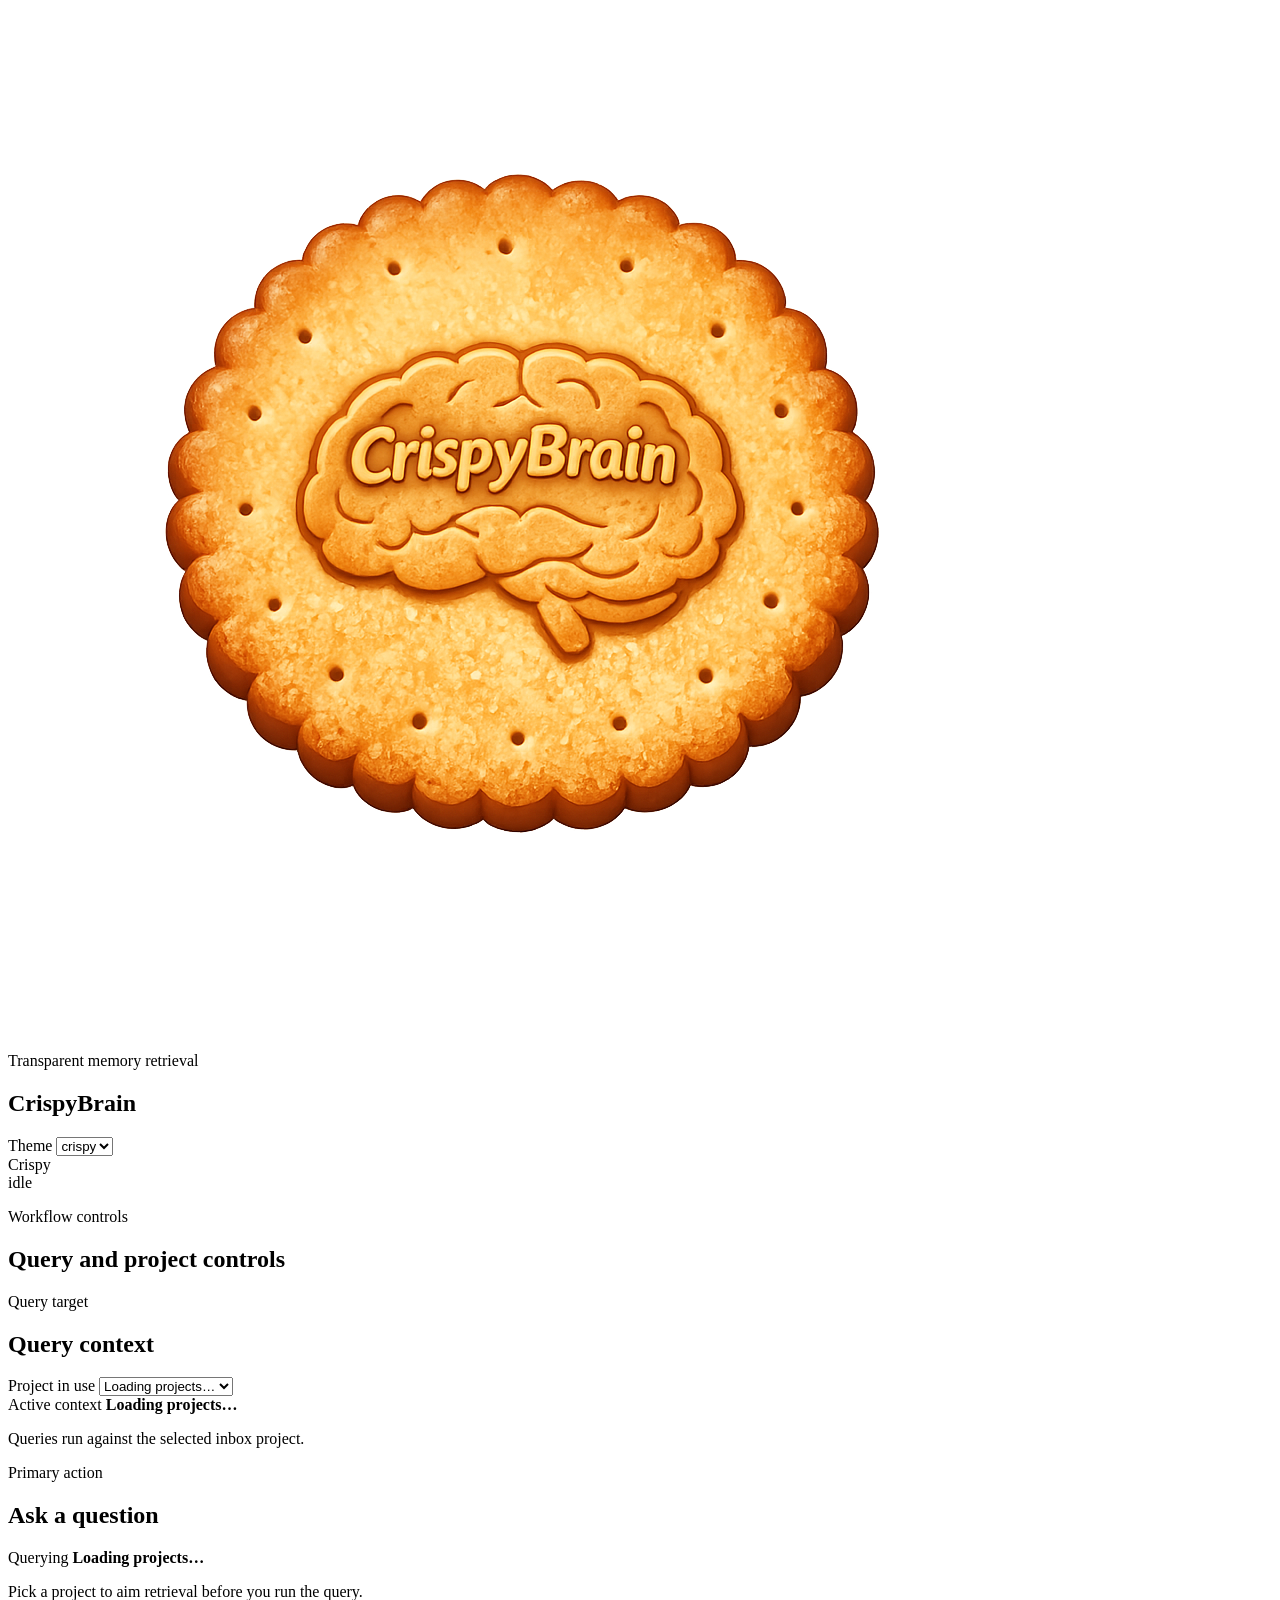
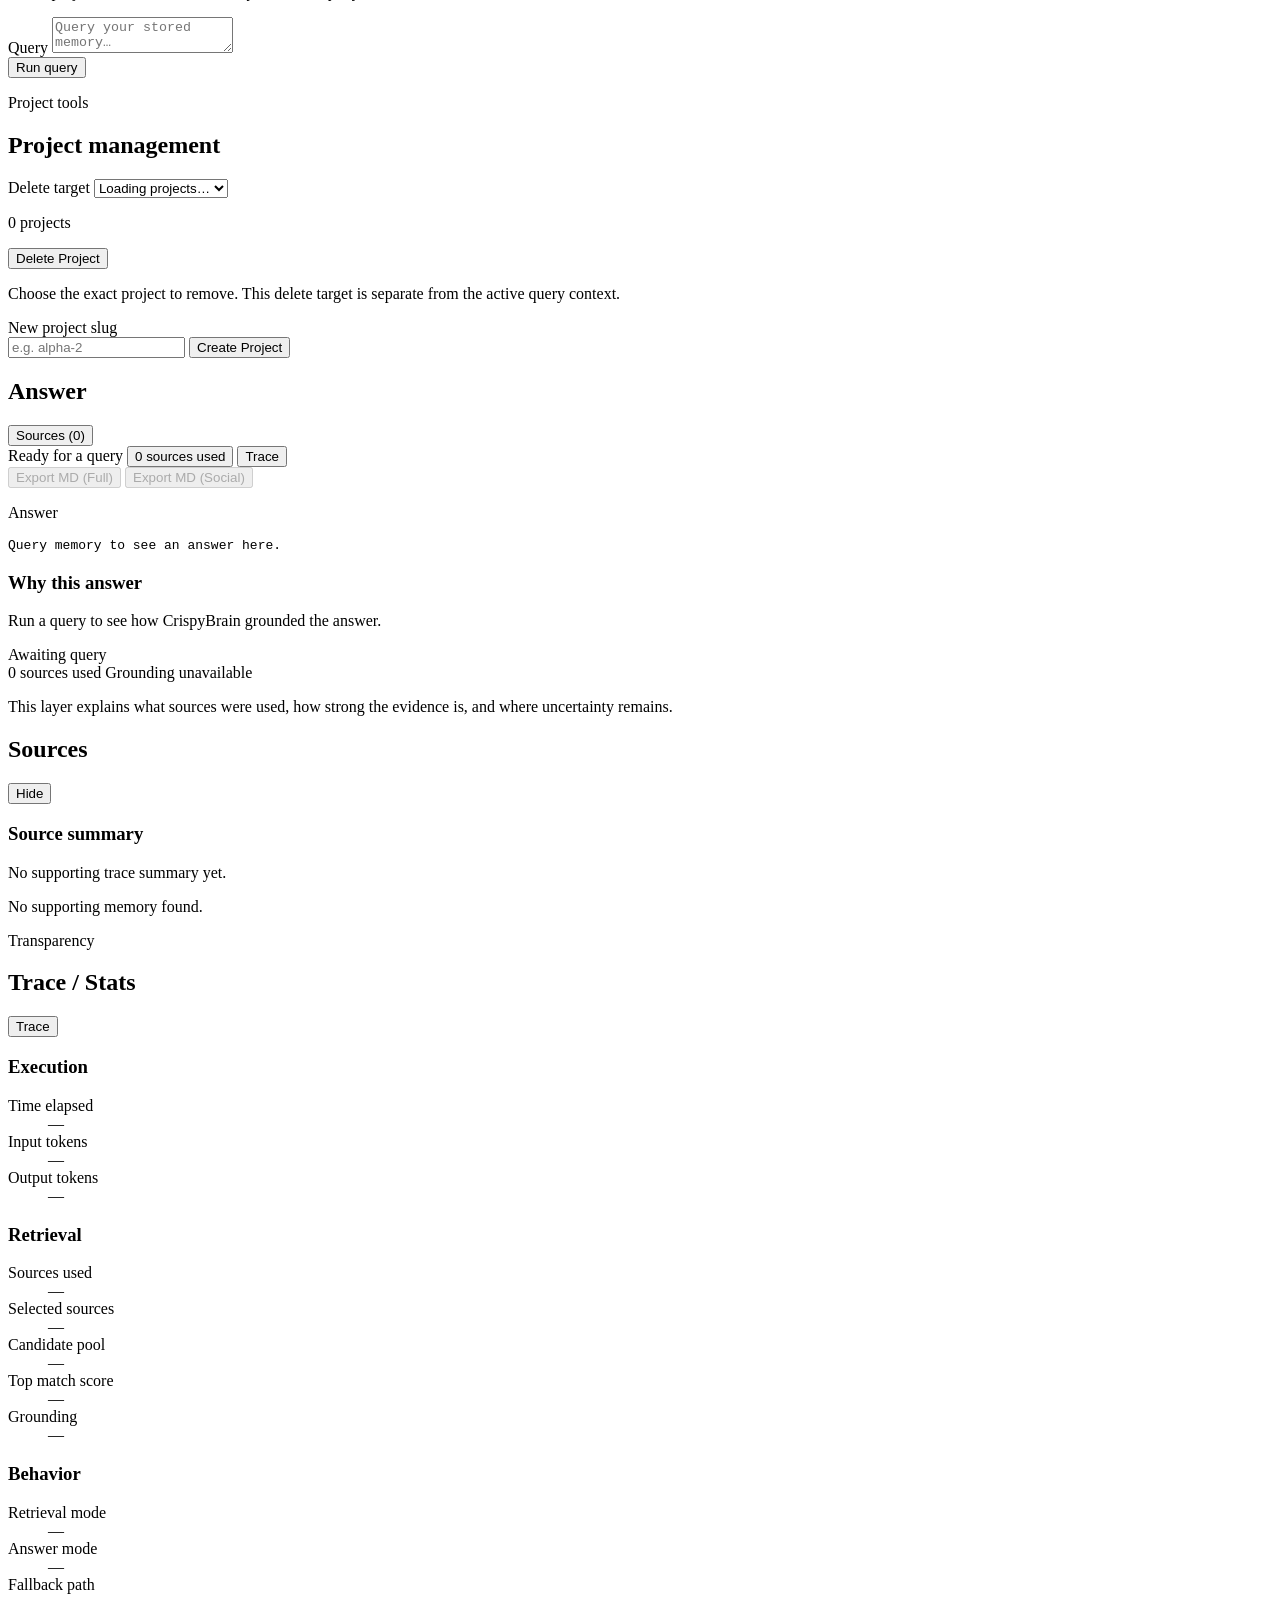
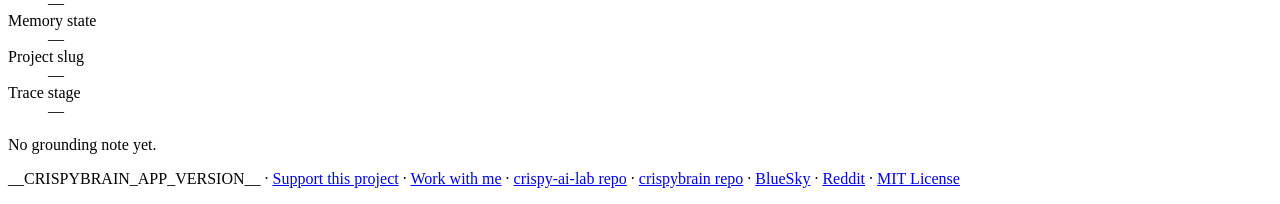
==== commit 59bd5dc5: "demo: add markdown export controls for shared Q&A" ====
--- a/demo/index.html
+++ b/demo/index.html
@@ -191,6 +191,25 @@
             >
               Trace
             </button>
+            <div class="answer-export-controls" aria-label="Markdown export controls">
+              <button
+                id="export-md-full"
+                class="usage-badge"
+                type="button"
+                disabled
+              >
+                Export MD (Full)
+              </button>
+              <button
+                id="export-md-social"
+                class="usage-badge"
+                type="button"
+                disabled
+              >
+                Export MD (Social)
+              </button>
+              <span id="export-status" class="export-status subtle" aria-live="polite"></span>
+            </div>
           </div>
 
           <section class="answer-body-shell" aria-live="polite">
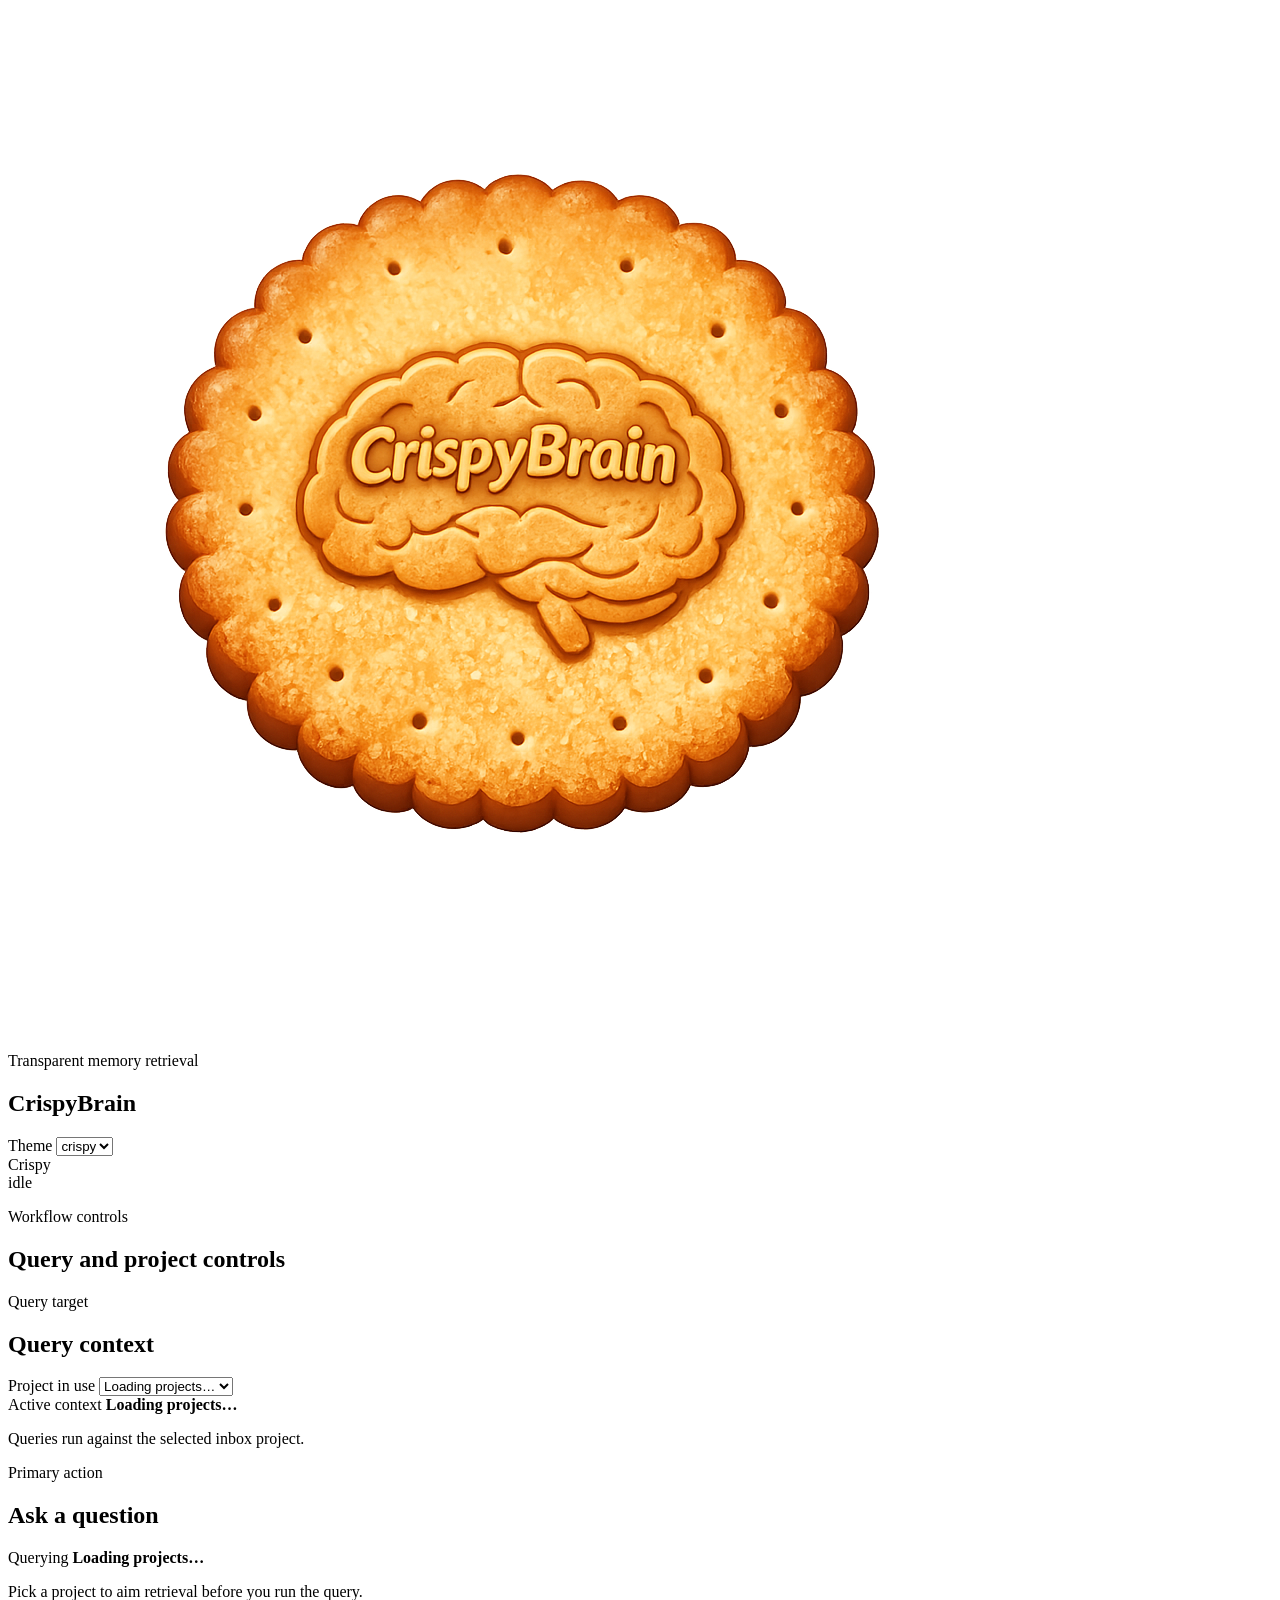
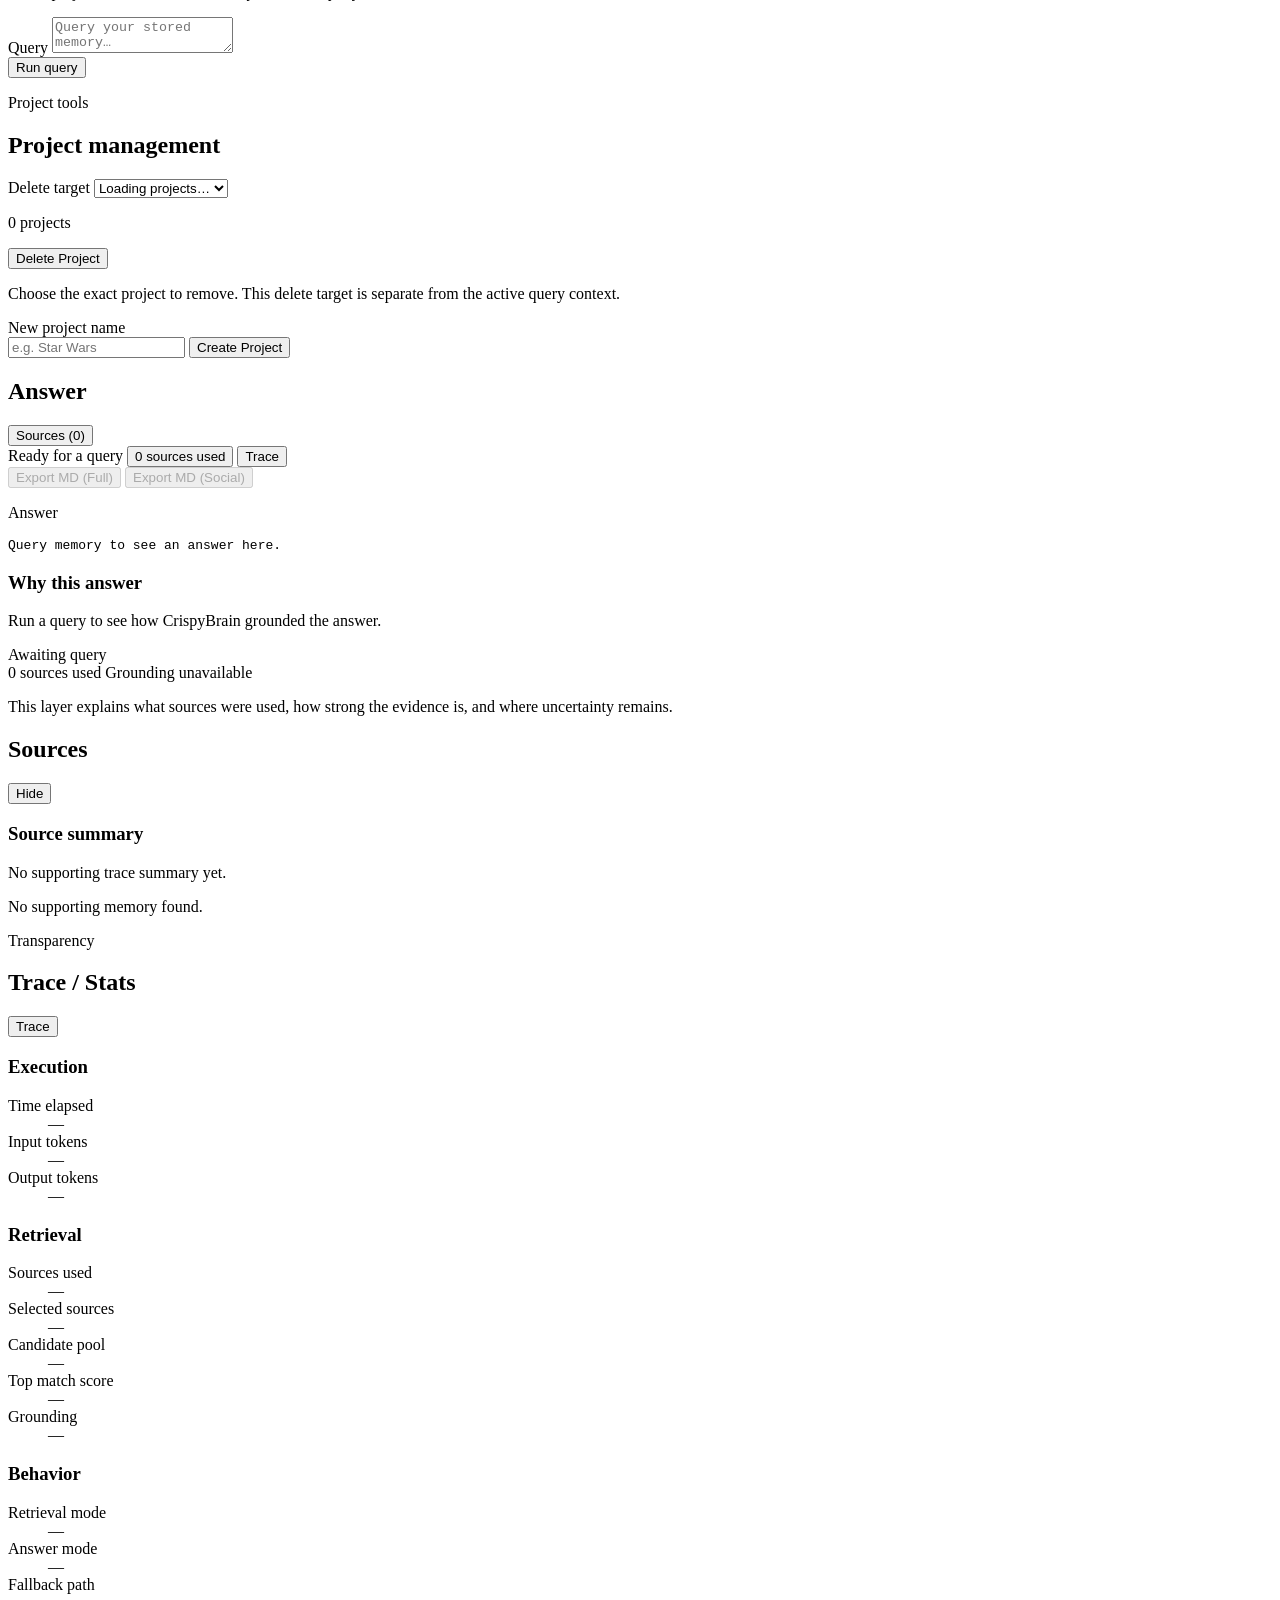
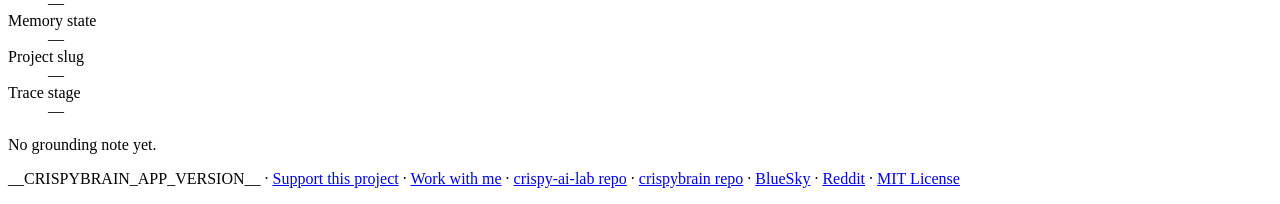
==== commit 8ed9ade6: "projects: support display names with spaces" ====
--- a/demo/index.html
+++ b/demo/index.html
@@ -137,13 +137,13 @@
               </p>
 
               <label class="query-field query-field-compact" for="create-project-slug">
-                <span>New project slug</span>
+                <span>New project name</span>
                 <div class="project-create-row">
                   <input
                     id="create-project-slug"
-                    name="create_project_slug"
+                    name="create_project_name"
                     type="text"
-                    placeholder="e.g. alpha-2"
+                    placeholder="e.g. Star Wars"
                     autocomplete="off"
                   >
                   <button id="create-project-button" type="button">Create Project</button>
